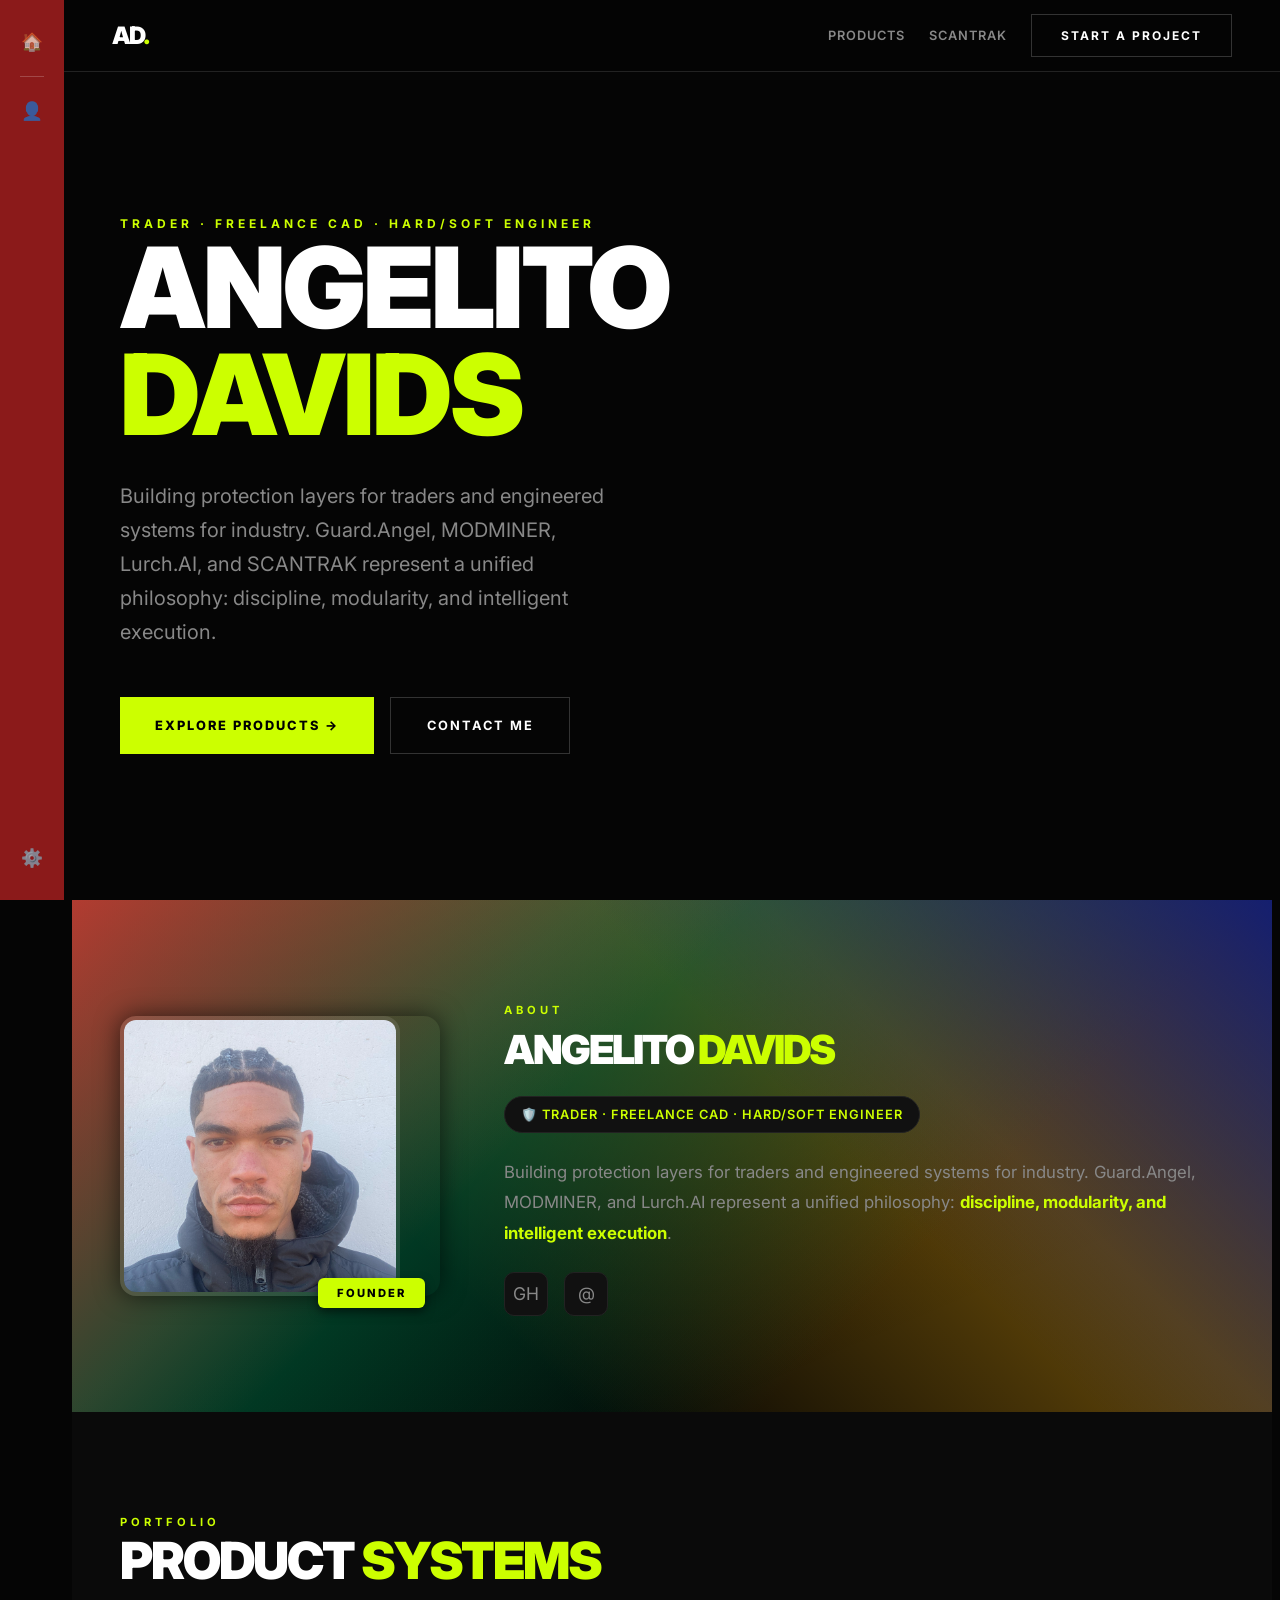
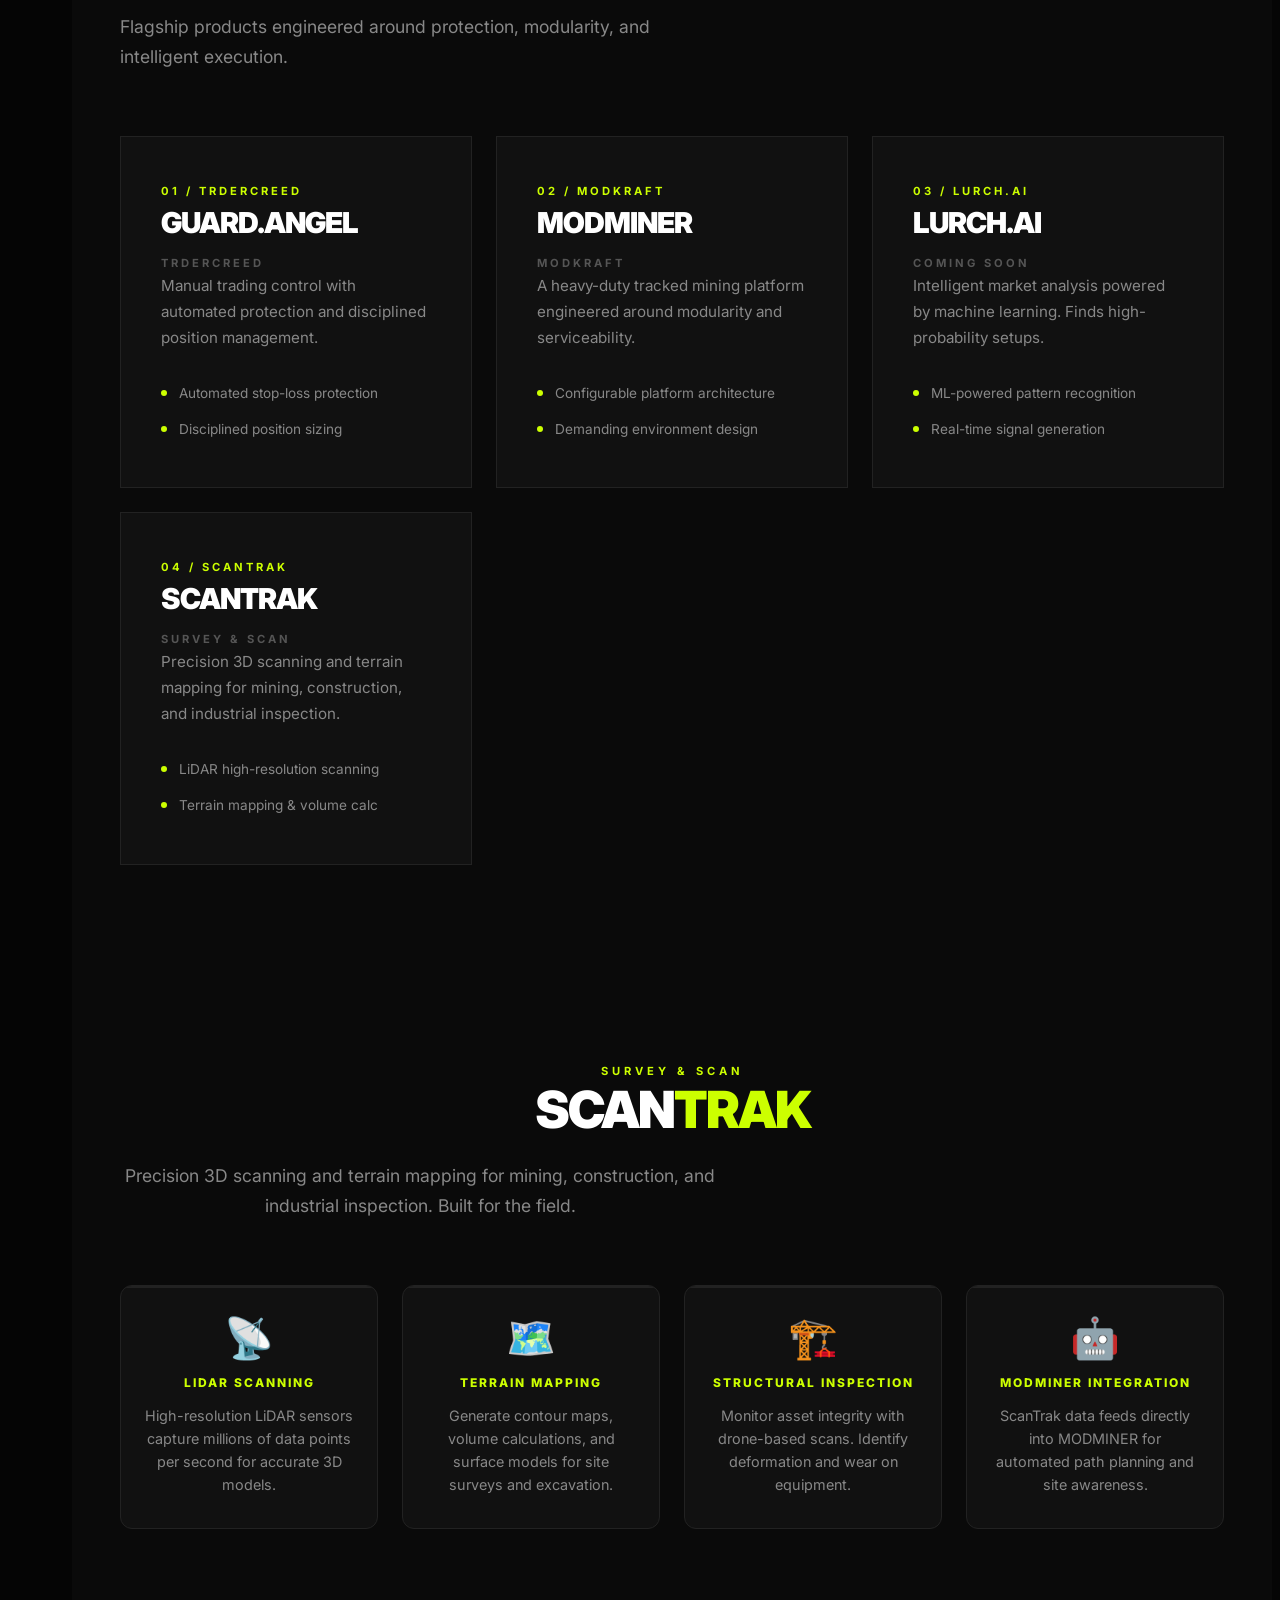
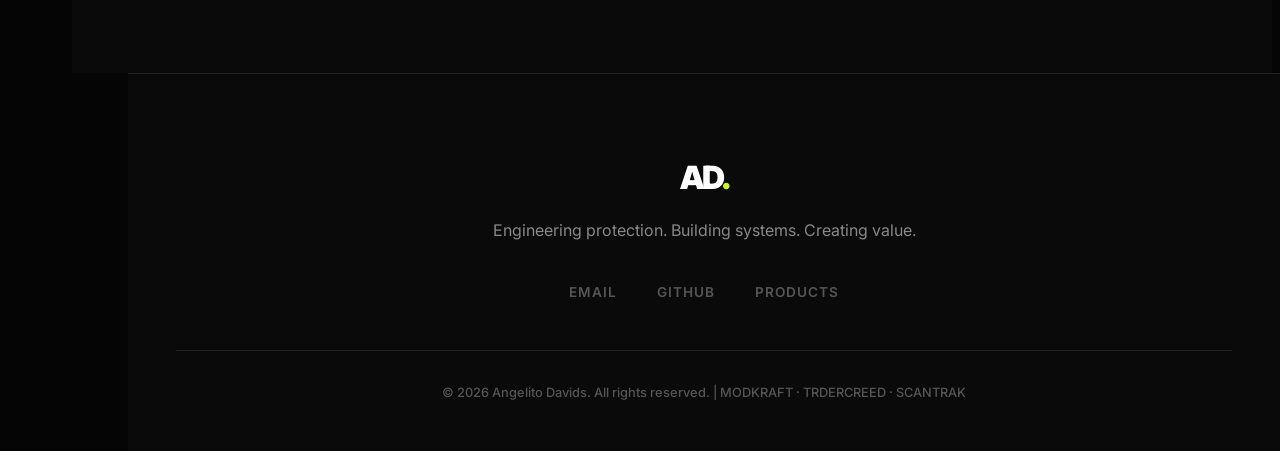
==== index.html @ d8148610 "Enhance SEO and update profile section styles Added a meta description for SEO and updated profile s" ====
<!DOCTYPE html>
<html lang="en">
<head>
    <meta charset="UTF-8">
    <meta name="viewport" content="width=device-width, initial-scale=1.0">
    <title>Angelito Davids | Guard.Angel · MODMINER · Lurch.AI · SCANTRAK</title>
    <meta name="description" content="Guard.Angel trading protection, MODMINER modular mining platforms, Lurch.AI intelligent analysis, and SCANTRAK precision scanning.">
    <link rel="icon" href="data:image/svg+xml,<svg xmlns=%22http://www.w3.org/2000/svg%22 viewBox=%220 0 100 100%22><text y=%22.9em%22 font-size=%2290%22>🛡️</text></svg>">
    <link rel="preconnect" href="https://fonts.googleapis.com">
    <link rel="preconnect" href="https://fonts.gstatic.com" crossorigin>
    <link href="https://fonts.googleapis.com/css2?family=Inter:wght@300;400;500;600;700;800;900&display=swap" rel="stylesheet">
    
    <style>
        :root {
            --bg: #050505;
            --bg-elevated: #0a0a0a;
            --surface: #111111;
            --surface-hover: #1a1a1a;
            --lime: #ccff00;
            --text: #ffffff;
            --text-dim: #888888;
            --text-muted: #555555;
            --border: #222222;
            --border-light: #333333;
            --red-sidebar: #8b1a1a;
        }
        * { margin: 0; padding: 0; box-sizing: border-box; }
        html { scroll-behavior: smooth; }

        body {
            font-family: 'Inter', sans-serif;
            background: var(--bg);
            color: var(--text);
            line-height: 1.5;
            overflow-x: hidden;
        }

        .sidebar {
            position: fixed;
            left: 0; top: 0; bottom: 0;
            width: 64px;
            background: var(--red-sidebar);
            z-index: 1000;
            display: flex;
            flex-direction: column;
            align-items: center;
            padding: 1.5rem 0;
            gap: 1.5rem;
        }
        .sidebar-icon {
            width: 36px; height: 36px;
            display: flex; align-items: center; justify-content: center;
            border-radius: 8px;
            color: rgba(255,255,255,0.7);
            font-size: 1.1rem;
            cursor: pointer;
            transition: all 0.2s;
        }
        .sidebar-icon:hover { background: rgba(255,255,255,0.1); color: #fff; }
        .sidebar-top { display: flex; flex-direction: column; gap: 0.5rem; align-items: center; }
        .sidebar-divider { width: 24px; height: 1px; background: rgba(255,255,255,0.2); margin: 0.5rem 0; }
        .sidebar-bottom { margin-top: auto; display: flex; flex-direction: column; gap: 0.5rem; align-items: center; }

        .main { margin-left: 64px; }

        .navbar {
            position: fixed;
            top: 0; left: 64px; right: 0;
            height: 72px;
            background: rgba(5,5,5,0.9);
            backdrop-filter: blur(20px);
            border-bottom: 1px solid var(--border);
            z-index: 999;
            display: flex;
            align-items: center;
            justify-content: space-between;
            padding: 0 3rem;
        }
        .navbar .logo { font-size: 1.5rem; font-weight: 900; letter-spacing: -2px; color: #fff; }
        .navbar .logo span { color: var(--lime); }
        .nav-links { display: flex; align-items: center; gap: 1.5rem; }
        .nav-link { color: var(--text-dim); text-decoration: none; font-size: 0.8rem; font-weight: 600; transition: color 0.3s; text-transform: uppercase; letter-spacing: 1px; }
        .nav-link:hover { color: var(--lime); }
        .nav-cta {
            padding: 0.7rem 1.8rem;
            border: 1px solid var(--border-light);
            background: transparent;
            color: #fff;
            font-size: 0.75rem;
            font-weight: 700;
            letter-spacing: 2px;
            text-transform: uppercase;
            text-decoration: none;
            transition: all 0.3s;
        }
        .nav-cta:hover { border-color: var(--lime); color: var(--lime); }

        .hero {
            min-height: 100vh;
            display: flex;
            align-items: center;
            padding: 8rem 3rem 4rem;
            background: var(--bg);
        }
        .hero-content { max-width: 900px; }
        .hero-label { font-size: 0.75rem; font-weight: 700; letter-spacing: 4px; text-transform: uppercase; color: var(--lime); margin-bottom: 1.5rem; }
        .hero-title { font-size: clamp(3.5rem, 9vw, 7rem); font-weight: 900; line-height: 0.95; letter-spacing: -3px; margin-bottom: 2rem; }
        .hero-title .white { color: #fff; display: block; }
        .hero-title .lime { color: var(--lime); display: block; }
        .hero-subtitle { font-size: clamp(1rem, 2vw, 1.25rem); color: var(--text-dim); max-width: 520px; line-height: 1.7; margin-bottom: 3rem; }
        .hero-buttons { display: flex; gap: 1rem; flex-wrap: wrap; }
        .btn-lime {
            display: inline-flex; align-items: center; gap: 0.75rem;
            padding: 1.1rem 2.2rem; background: var(--lime); color: #000;
            font-size: 0.8rem; font-weight: 800; letter-spacing: 2px;
            text-transform: uppercase; text-decoration: none; border: none;
            cursor: pointer; transition: all 0.3s;
        }
        .btn-lime:hover { background: #d4ff1a; transform: translateY(-2px); box-shadow: 0 10px 40px rgba(204,255,0,0.2); }
        .btn-dark {
            display: inline-flex; align-items: center; gap: 0.75rem;
            padding: 1.1rem 2.2rem; background: transparent; color: #fff;
            font-size: 0.8rem; font-weight: 700; letter-spacing: 2px;
            text-transform: uppercase; text-decoration: none;
            border: 1px solid var(--border-light); cursor: pointer; transition: all 0.3s;
        }
        .btn-dark:hover { border-color: var(--lime); color: var(--lime); }

        /* ===== PROFILE SECTION WITH DIAGONAL SA FLAG BACKGROUND ===== */
        .profile-section {
            background: var(--bg-elevated);
            padding: 6rem 3rem;
            position: relative;
            overflow: hidden;
        }

        /* This creates the exact diagonal SA flag background like your screenshot */
        .profile-section::before {
            content: '';
            position: absolute;
            top: 0; left: 0; right: 0; bottom: 0;
            background: 
                linear-gradient(135deg, rgba(222,56,49,0.8) 0%, transparent 40%),
                linear-gradient(225deg, rgba(0,20,137,0.8) 0%, transparent 40%),
                linear-gradient(135deg, rgba(0,122,75,0.6) 30%, transparent 70%),
                linear-gradient(225deg, rgba(255,182,18,0.4) 30%, transparent 70%),
                linear-gradient(to bottom right, rgba(0,0,0,0.9), rgba(0,0,0,0.7));
            pointer-events: none;
            z-index: 0;
        }

        .profile-inner {
            position: relative; z-index: 1;
            max-width: 1200px; margin: 0 auto;
            display: grid; grid-template-columns: 320px 1fr;
            gap: 4rem; align-items: center;
        }

        /* SQUARE / ROUNDED PHOTO LIKE YOUR SCREENSHOT */
        .profile-image-wrap {
            position: relative;
            display: inline-block;
            border-radius: 16px;
            box-shadow: 0 0 25px rgba(0,0,0,0.6);
        }
        .profile-image {
            width: 280px; height: 280px;
            border-radius: 16px;
            object-fit: cover;
            border: 4px solid rgba(255,255,255,0.1); 
            display: block;
            position: relative;
            z-index: 2;
        }
        .profile-image-badge {
            position: absolute; 
            bottom: -12px; right: 15px;
            background: var(--lime); color: #000;
            padding: 0.4rem 1.2rem; font-size: 0.7rem; font-weight: 800;
            letter-spacing: 2px; text-transform: uppercase; border-radius: 6px;
            z-index: 3;
            box-shadow: 0 4px 10px rgba(0,0,0,0.5);
        }

        .profile-text h2 { font-size: 2.5rem; font-weight: 900; letter-spacing: -2px; margin-bottom: 1rem; }
        .profile-text h2 span { color: var(--lime); }
        .profile-text p { color: var(--text-dim); line-height: 1.8; font-size: 1.05rem; margin-bottom: 1.5rem; }
        .profile-role {
            display: inline-flex; align-items: center; gap: 0.5rem;
            background: var(--surface); border: 1px solid var(--border);
            padding: 0.5rem 1rem; border-radius: 100px;
            font-size: 0.8rem; color: var(--lime);
            font-weight: 600; letter-spacing: 1px; margin-bottom: 1.5rem;
        }
        .profile-socials { display: flex; gap: 1rem; margin-top: 1.5rem; }
        .profile-socials a {
            width: 44px; height: 44px; border-radius: 10px;
            background: var(--surface); border: 1px solid var(--border);
            display: flex; align-items: center; justify-content: center;
            color: var(--text-dim); text-decoration: none; font-size: 1.1rem; transition: all 0.3s;
        }
        .profile-socials a:hover { border-color: var(--lime); color: var(--lime); transform: translateY(-2px); }

        section { padding: 6rem 3rem; max-width: 1200px; margin: 0 auto; }
        .section-label { font-size: 0.7rem; font-weight: 700; letter-spacing: 4px; text-transform: uppercase; color: var(--lime); margin-bottom: 1.5rem; }
        .section-title { font-size: clamp(2rem, 4vw, 3.5rem); font-weight: 900; letter-spacing: -2px; line-height: 1.1; margin-bottom: 1.5rem; }
        .section-title .lime { color: var(--lime); }
        .section-desc { color: var(--text-dim); font-size: 1.1rem; line-height: 1.7; max-width: 600px; }

        .products { background: var(--bg-elevated); }
        .products-grid { display: grid; grid-template-columns: repeat(auto-fit, minmax(320px, 1fr)); gap: 1.5rem; margin-top: 4rem; }
        .product-card {
            background: var(--surface); border: 1px solid var(--border);
            padding: 2.5rem; transition: all 0.4s ease; position: relative;
        }
        .product-card::before { content: ''; position: absolute; top: 0; left: 0; width: 100%; height: 2px; background: var(--lime); transform: scaleX(0); transform-origin: left; transition: transform 0.4s ease; }
        .product-card:hover::before { transform: scaleX(1); }
        .product-card:hover { border-color: var(--border-light); background: var(--surface-hover); }
        .product-number { font-size: 0.7rem; font-weight: 700; letter-spacing: 3px; color: var(--lime); margin-bottom: 1rem; }
        .product-card h3 { font-size: 1.8rem; font-weight: 900; letter-spacing: -1px; margin-bottom: 0.3rem; }
        .product-card .brand { font-size: 0.7rem; font-weight: 700; letter-spacing: 3px; color: var(--text-muted); text-transform: uppercase; margin-bottom: 1.5rem; }
        .product-card p { color: var(--text-dim); line-height: 1.7; font-size: 0.95rem; margin-bottom: 1.5rem; }
        .product-features li { padding: 0.5rem 0; color: var(--text-dim); font-size: 0.85rem; display: flex; align-items: center; gap: 0.75rem; }
        .product-features li::before { content: ''; width: 6px; height: 6px; background: var(--lime); border-radius: 50%; }

        .scantrak-section { background: var(--bg-elevated); padding: 6rem 3rem; }
        .scantrak-header { text-align: center; margin-bottom: 4rem; }
        .scantrak-grid { display: grid; grid-template-columns: repeat(4, 1fr); gap: 1.5rem; margin-bottom: 3rem; }
        .scantrak-card {
            background: var(--surface); border: 1px solid var(--border); border-radius: 12px;
            padding: 2rem 1.5rem; text-align: center; transition: all 0.3s; position: relative; overflow: hidden;
        }
        .scantrak-card::before { content: ''; position: absolute; top: 0; left: 0; right: 0; height: 2px; background: var(--border); transition: all 0.3s; }
        .scantrak-card:hover::before { background: var(--lime); box-shadow: 0 0 15px rgba(204,255,0,0.2); }
        .scantrak-card:hover { border-color: var(--border-light); transform: translateY(-4px); }
        .scantrak-icon { font-size: 2.5rem; margin-bottom: 1rem; line-height: 1; }
        .scantrak-card h4 { font-size: 0.75rem; font-weight: 800; letter-spacing: 2px; text-transform: uppercase; color: var(--lime); margin-bottom: 0.75rem; }
        .scantrak-card p { color: var(--text-dim); font-size: 0.9rem; line-height: 1.6; }

        .fade-up { opacity: 0; transform: translateY(40px); transition: opacity 0.8s ease, transform 0.8s ease; }
        .fade-up.visible { opacity: 1; transform: translateY(0); }

        footer { background: var(--bg-elevated); border-top: 1px solid var(--border); padding: 5rem 3rem 3rem; margin-left: 64px; }
        .footer-inner { max-width: 1200px; margin: 0 auto; text-align: center; }
        .footer-logo { font-size: 2rem; font-weight: 900; letter-spacing: -2px; color: #fff; margin-bottom: 1rem; }
        .footer-logo span { color: var(--lime); }
        .footer-links { display: flex; justify-content: center; gap: 2.5rem; margin-bottom: 3rem; flex-wrap: wrap; }
        .footer-links a { color: var(--text-muted); text-decoration: none; font-size: 0.85rem; font-weight: 600; letter-spacing: 1px; text-transform: uppercase; transition: color 0.3s; }
        .footer-links a:hover { color: var(--lime); }
        .footer-bottom { border-top: 1px solid var(--border); padding-top: 2rem; color: var(--text-muted); font-size: 0.8rem; font-weight: 500; }

        @media (max-width: 1024px) { .profile-inner { grid-template-columns: 1fr; text-align: center; } .profile-image-wrap { display: flex; justify-content: center; margin: 0 auto; } .profile-socials { justify-content: center; } }
        @media (max-width: 900px) { .sidebar { display: none; } .main { margin-left: 0; } .navbar { left: 0; } .scantrak-grid { grid-template-columns: 1fr 1fr; } footer { margin-left: 0; } }
        @media (max-width: 600px) { .navbar { padding: 0 1.5rem; } section, .hero { padding: 4rem 1.5rem; } .hero { padding-top: 5rem; } .hero-buttons { flex-direction: column; } .btn-lime, .btn-dark { width: 100%; justify-content: center; } .scantrak-grid { grid-template-columns: 1fr; } }
    </style>
</head>
<body>
    <aside class="sidebar">
        <div class="sidebar-top">
            <div class="sidebar-icon active">🏠</div>
            <div class="sidebar-divider"></div>
            <div class="sidebar-icon">👤</div>
        </div>
        <div class="sidebar-bottom">
            <div class="sidebar-icon">⚙️</div>
        </div>
    </aside>

    <div class="main">
        <nav class="navbar">
            <div class="logo">AD<span>.</span></div>
            <div class="nav-links">
                <a href="#products" class="nav-link">Products</a>
                <a href="#scantrak" class="nav-link">ScanTrak</a>
                <a href="#contact" class="nav-cta">START A PROJECT</a>
            </div>
        </nav>

        <section class="hero">
            <div class="hero-content">
                <span class="hero-label">TRADER · FREELANCE CAD · HARD/SOFT ENGINEER</span>
                <h1 class="hero-title">
                    <span class="white">ANGELITO</span>
                    <span class="lime">DAVIDS</span>
                </h1>
                <p class="hero-subtitle">Building protection layers for traders and engineered systems for industry. Guard.Angel, MODMINER, Lurch.AI, and SCANTRAK represent a unified philosophy: discipline, modularity, and intelligent execution.</p>
                <div class="hero-buttons">
                    <a href="#products" class="btn-lime">Explore Products →</a>
                    <a href="#contact" class="btn-dark">Contact Me</a>
                </div>
            </div>
        </section>

        <section class="profile-section" id="profile">
            <div class="profile-inner">
                <div class="profile-image-wrap">
                    <img src="profile.png" alt="Angelito Davids" class="profile-image">
                    <div class="profile-image-badge">FOUNDER</div>
                </div>
                <div class="profile-text">
                    <span class="section-label">ABOUT</span>
                    <h2>ANGELITO <span>DAVIDS</span></h2>
                    <div class="profile-role">🛡️ TRADER · FREELANCE CAD · HARD/SOFT ENGINEER</div>
                    <p>Building protection layers for traders and engineered systems for industry. Guard.Angel, MODMINER, and Lurch.AI represent a unified philosophy: <strong style="color:var(--lime)">discipline, modularity, and intelligent execution</strong>.</p>
                    <div class="profile-socials">
                        <a href="https://github.com/AnglelitoDavidsdev">GH</a>
                        <a href="mailto:contact@anglelitodavids.com">@</a>
                    </div>
                </div>
            </div>
        </section>

        <section id="products" class="products">
            <div class="fade-up">
                <span class="section-label">PORTFOLIO</span>
                <h2 class="section-title">PRODUCT <span class="lime">SYSTEMS</span></h2>
                <p class="section-desc">Flagship products engineered around protection, modularity, and intelligent execution.</p>
            </div>
            <div class="products-grid">
                <div class="product-card fade-up">
                    <span class="product-number">01 / TRDERCREED</span>
                    <h3>GUARD.ANGEL</h3>
                    <span class="brand">TRDERCREED</span>
                    <p>Manual trading control with automated protection and disciplined position management.</p>
                    <ul class="product-features">
                        <li>Automated stop-loss protection</li>
                        <li>Disciplined position sizing</li>
                    </ul>
                </div>
                <div class="product-card fade-up">
                    <span class="product-number">02 / MODKRAFT</span>
                    <h3>MODMINER</h3>
                    <span class="brand">MODKRAFT</span>
                    <p>A heavy-duty tracked mining platform engineered around modularity and serviceability.</p>
                    <ul class="product-features">
                        <li>Configurable platform architecture</li>
                        <li>Demanding environment design</li>
                    </ul>
                </div>
                <div class="product-card fade-up">
                    <span class="product-number">03 / LURCH.AI</span>
                    <h3>LURCH.AI</h3>
                    <span class="brand">COMING SOON</span>
                    <p>Intelligent market analysis powered by machine learning. Finds high-probability setups.</p>
                    <ul class="product-features">
                        <li>ML-powered pattern recognition</li>
                        <li>Real-time signal generation</li>
                    </ul>
                </div>
                <div class="product-card fade-up">
                    <span class="product-number">04 / SCANTRAK</span>
                    <h3>SCANTRAK</h3>
                    <span class="brand">SURVEY & SCAN</span>
                    <p>Precision 3D scanning and terrain mapping for mining, construction, and industrial inspection.</p>
                    <ul class="product-features">
                        <li>LiDAR high-resolution scanning</li>
                        <li>Terrain mapping & volume calc</li>
                    </ul>
                </div>
            </div>
        </section>

        <section id="scantrak" class="scantrak-section">
            <div class="scantrak-header fade-up">
                <span class="section-label">SURVEY & SCAN</span>
                <h2 class="section-title">SCAN<span class="lime">TRAK</span></h2>
                <p class="section-desc">Precision 3D scanning and terrain mapping for mining, construction, and industrial inspection. Built for the field.</p>
            </div>
            <div class="scantrak-grid fade-up">
                <div class="scantrak-card">
                    <div class="scantrak-icon">📡</div>
                    <h4>LiDAR SCANNING</h4>
                    <p>High-resolution LiDAR sensors capture millions of data points per second for accurate 3D models.</p>
                </div>
                <div class="scantrak-card">
                    <div class="scantrak-icon">🗺️</div>
                    <h4>TERRAIN MAPPING</h4>
                    <p>Generate contour maps, volume calculations, and surface models for site surveys and excavation.</p>
                </div>
                <div class="scantrak-card">
                    <div class="scantrak-icon">🏗️</div>
                    <h4>STRUCTURAL INSPECTION</h4>
                    <p>Monitor asset integrity with drone-based scans. Identify deformation and wear on equipment.</p>
                </div>
                <div class="scantrak-card">
                    <div class="scantrak-icon">🤖</div>
                    <h4>MODMINER INTEGRATION</h4>
                    <p>ScanTrak data feeds directly into MODMINER for automated path planning and site awareness.</p>
                </div>
            </div>
        </section>

        <footer id="contact">
            <div class="footer-inner">
                <div class="footer-logo">AD<span>.</span></div>
                <p style="color:var(--text-dim); margin-bottom:2.5rem; font-size:1rem;">Engineering protection. Building systems. Creating value.</p>
                <div class="footer-links">
                    <a href="mailto:contact@anglelitodavids.com">Email</a>
                    <a href="https://github.com/AnglelitoDavidsdev">GitHub</a>
                    <a href="#products">Products</a>
                </div>
                <div class="footer-bottom">
                    <p>© 2026 Angelito Davids. All rights reserved. | MODKRAFT · TRDERCREED · SCANTRAK</p>
                </div>
            </div>
        </footer>
    </div>

    <script>
        const observer = new IntersectionObserver((entries) => {
            entries.forEach(entry => {
                if (entry.isIntersecting) entry.target.classList.add('visible');
            });
        }, { threshold: 0.1 });
        document.querySelectorAll('.fade-up').forEach(el => observer.observe(el));
    </script>
</body>
</html>
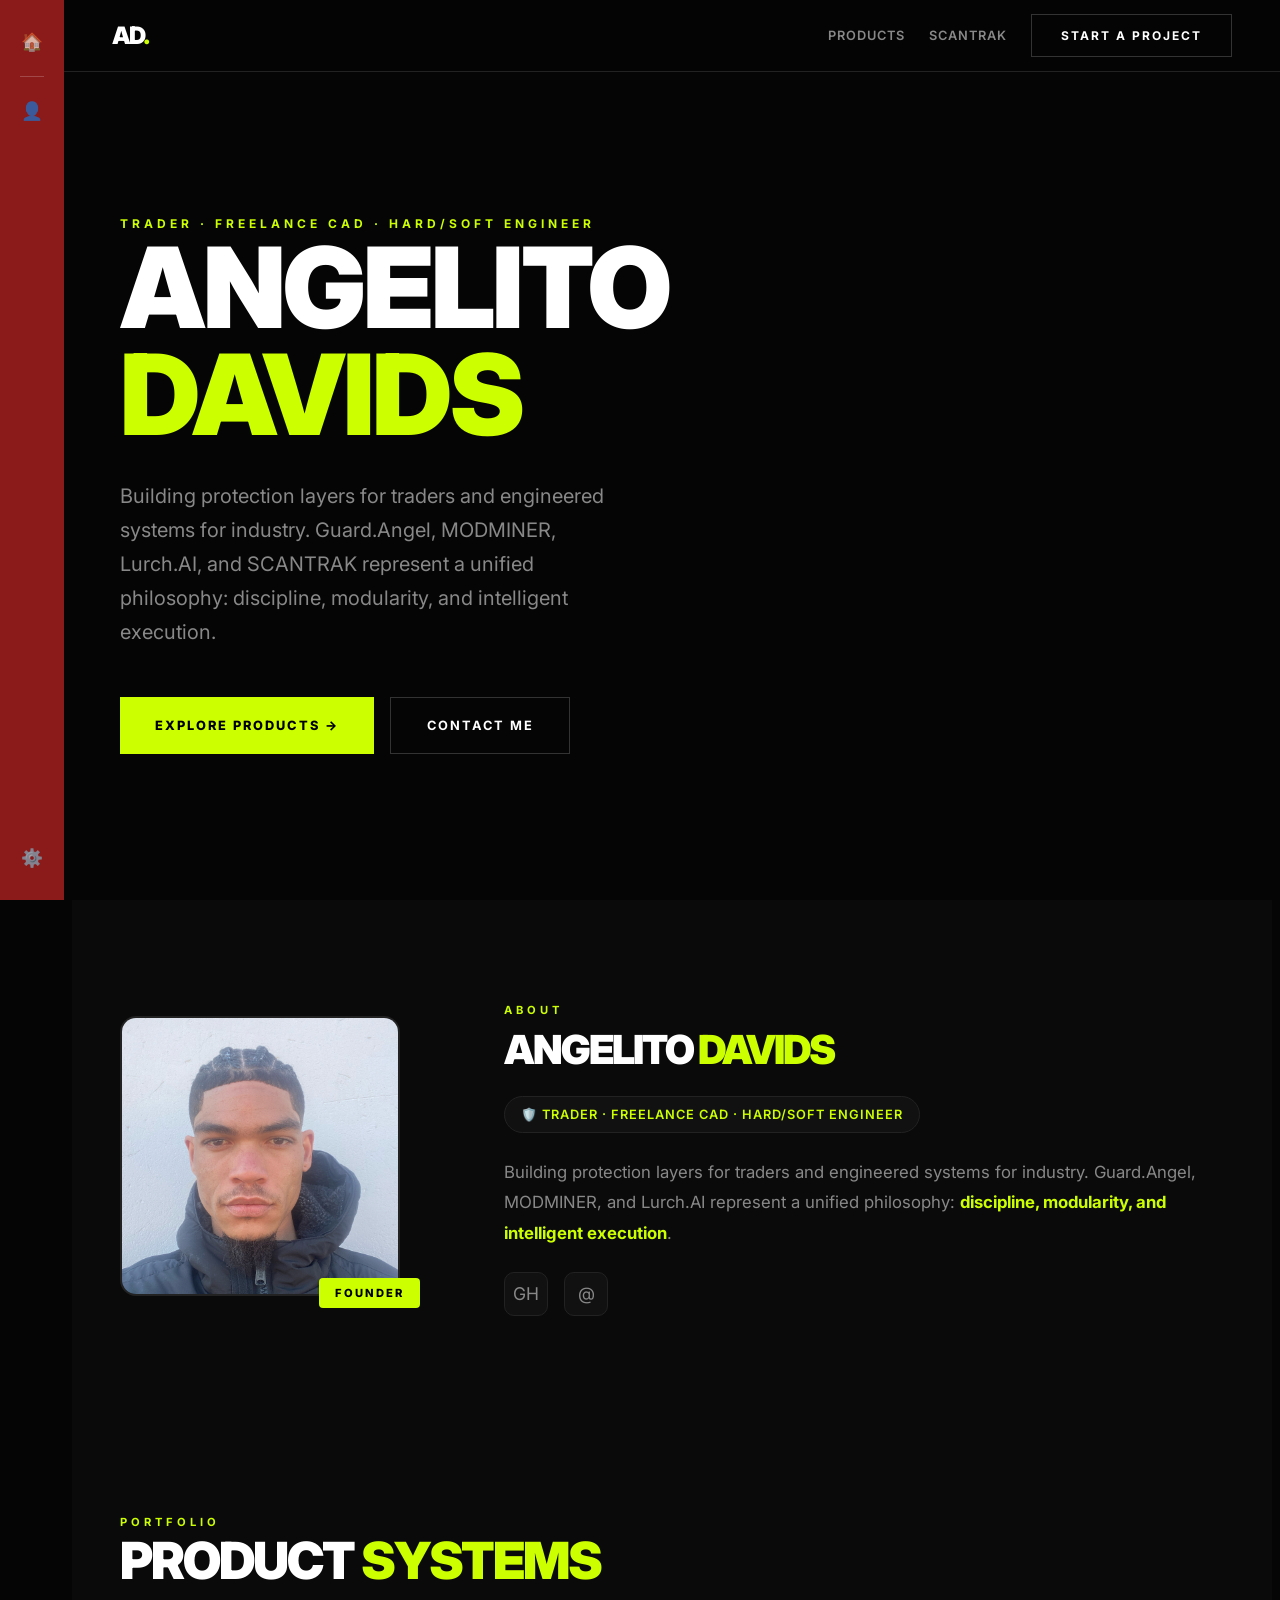
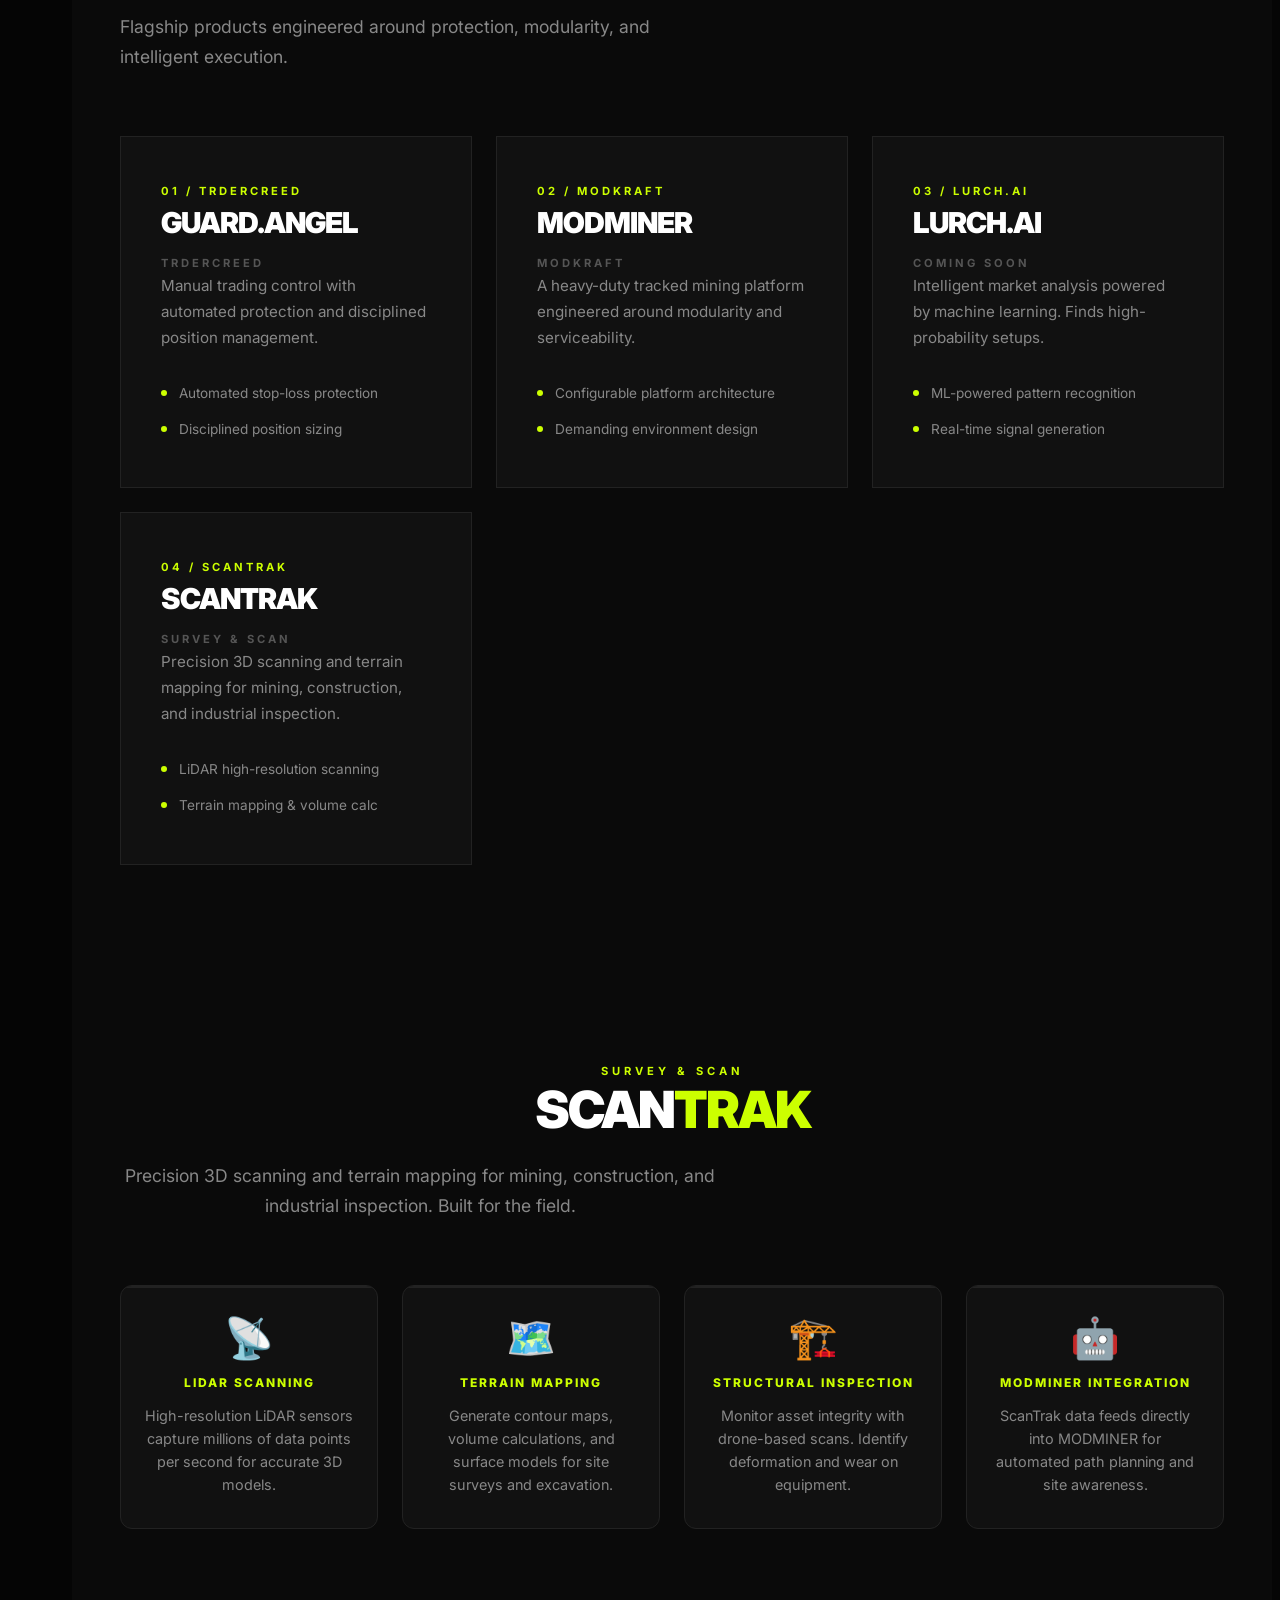
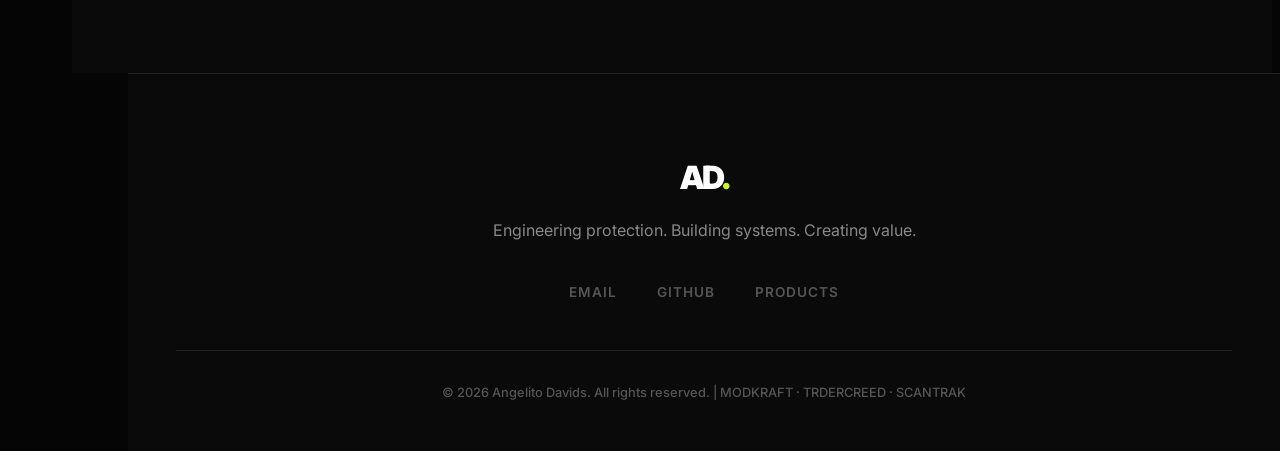
==== commit 7c7279ac: "Update index.html" ====
--- a/index.html
+++ b/index.html
@@ -4,7 +4,6 @@
     <meta charset="UTF-8">
     <meta name="viewport" content="width=device-width, initial-scale=1.0">
     <title>Angelito Davids | Guard.Angel · MODMINER · Lurch.AI · SCANTRAK</title>
-    <meta name="description" content="Guard.Angel trading protection, MODMINER modular mining platforms, Lurch.AI intelligent analysis, and SCANTRAK precision scanning.">
     <link rel="icon" href="data:image/svg+xml,<svg xmlns=%22http://www.w3.org/2000/svg%22 viewBox=%220 0 100 100%22><text y=%22.9em%22 font-size=%2290%22>🛡️</text></svg>">
     <link rel="preconnect" href="https://fonts.googleapis.com">
     <link rel="preconnect" href="https://fonts.gstatic.com" crossorigin>
@@ -126,7 +125,6 @@
         }
         .btn-dark:hover { border-color: var(--lime); color: var(--lime); }
 
-        /* ===== PROFILE SECTION WITH DIAGONAL SA FLAG BACKGROUND ===== */
         .profile-section {
             background: var(--bg-elevated);
             padding: 6rem 3rem;
@@ -134,17 +132,22 @@
             overflow: hidden;
         }
 
-        /* This creates the exact diagonal SA flag background like your screenshot */
+        /* THIS IS THE EXACT ORIGINAL FLAG BACKGROUND FROM YOUR SCREENSHOT */
         .profile-section::before {
             content: '';
             position: absolute;
             top: 0; left: 0; right: 0; bottom: 0;
-            background: 
-                linear-gradient(135deg, rgba(222,56,49,0.8) 0%, transparent 40%),
-                linear-gradient(225deg, rgba(0,20,137,0.8) 0%, transparent 40%),
-                linear-gradient(135deg, rgba(0,122,75,0.6) 30%, transparent 70%),
-                linear-gradient(225deg, rgba(255,182,18,0.4) 30%, transparent 70%),
-                linear-gradient(to bottom right, rgba(0,0,0,0.9), rgba(0,0,0,0.7));
+            background: url('sa-flag-bg_.png') center/cover no-repeat;
+            opacity: 0.6; /* Makes it dark enough for text to be readable */
+            pointer-events: none;
+            z-index: 0;
+        }
+
+        .profile-section::after {
+            content: '';
+            position: absolute;
+            top: 0; left: 0; right: 0; bottom: 0;
+            background: linear-gradient(180deg, var(--bg-elevated) 0%, transparent 25%, transparent 75%, var(--bg-elevated) 100%);
             pointer-events: none;
             z-index: 0;
         }
@@ -156,30 +159,22 @@
             gap: 4rem; align-items: center;
         }
 
-        /* SQUARE / ROUNDED PHOTO LIKE YOUR SCREENSHOT */
         .profile-image-wrap {
             position: relative;
-            display: inline-block;
-            border-radius: 16px;
-            box-shadow: 0 0 25px rgba(0,0,0,0.6);
         }
         .profile-image {
             width: 280px; height: 280px;
             border-radius: 16px;
             object-fit: cover;
-            border: 4px solid rgba(255,255,255,0.1); 
+            border: 2px solid var(--border);
             display: block;
-            position: relative;
-            z-index: 2;
         }
         .profile-image-badge {
             position: absolute; 
-            bottom: -12px; right: 15px;
+            bottom: -12px; right: 20px;
             background: var(--lime); color: #000;
-            padding: 0.4rem 1.2rem; font-size: 0.7rem; font-weight: 800;
-            letter-spacing: 2px; text-transform: uppercase; border-radius: 6px;
-            z-index: 3;
-            box-shadow: 0 4px 10px rgba(0,0,0,0.5);
+            padding: 0.4rem 1rem; font-size: 0.7rem; font-weight: 800;
+            letter-spacing: 2px; text-transform: uppercase; border-radius: 4px;
         }
 
         .profile-text h2 { font-size: 2.5rem; font-weight: 900; letter-spacing: -2px; margin-bottom: 1rem; }
@@ -249,7 +244,7 @@
         .footer-links a:hover { color: var(--lime); }
         .footer-bottom { border-top: 1px solid var(--border); padding-top: 2rem; color: var(--text-muted); font-size: 0.8rem; font-weight: 500; }
 
-        @media (max-width: 1024px) { .profile-inner { grid-template-columns: 1fr; text-align: center; } .profile-image-wrap { display: flex; justify-content: center; margin: 0 auto; } .profile-socials { justify-content: center; } }
+        @media (max-width: 1024px) { .profile-inner { grid-template-columns: 1fr; text-align: center; } .profile-image-wrap { display: flex; justify-content: center; } .profile-socials { justify-content: center; } }
         @media (max-width: 900px) { .sidebar { display: none; } .main { margin-left: 0; } .navbar { left: 0; } .scantrak-grid { grid-template-columns: 1fr 1fr; } footer { margin-left: 0; } }
         @media (max-width: 600px) { .navbar { padding: 0 1.5rem; } section, .hero { padding: 4rem 1.5rem; } .hero { padding-top: 5rem; } .hero-buttons { flex-direction: column; } .btn-lime, .btn-dark { width: 100%; justify-content: center; } .scantrak-grid { grid-template-columns: 1fr; } }
     </style>
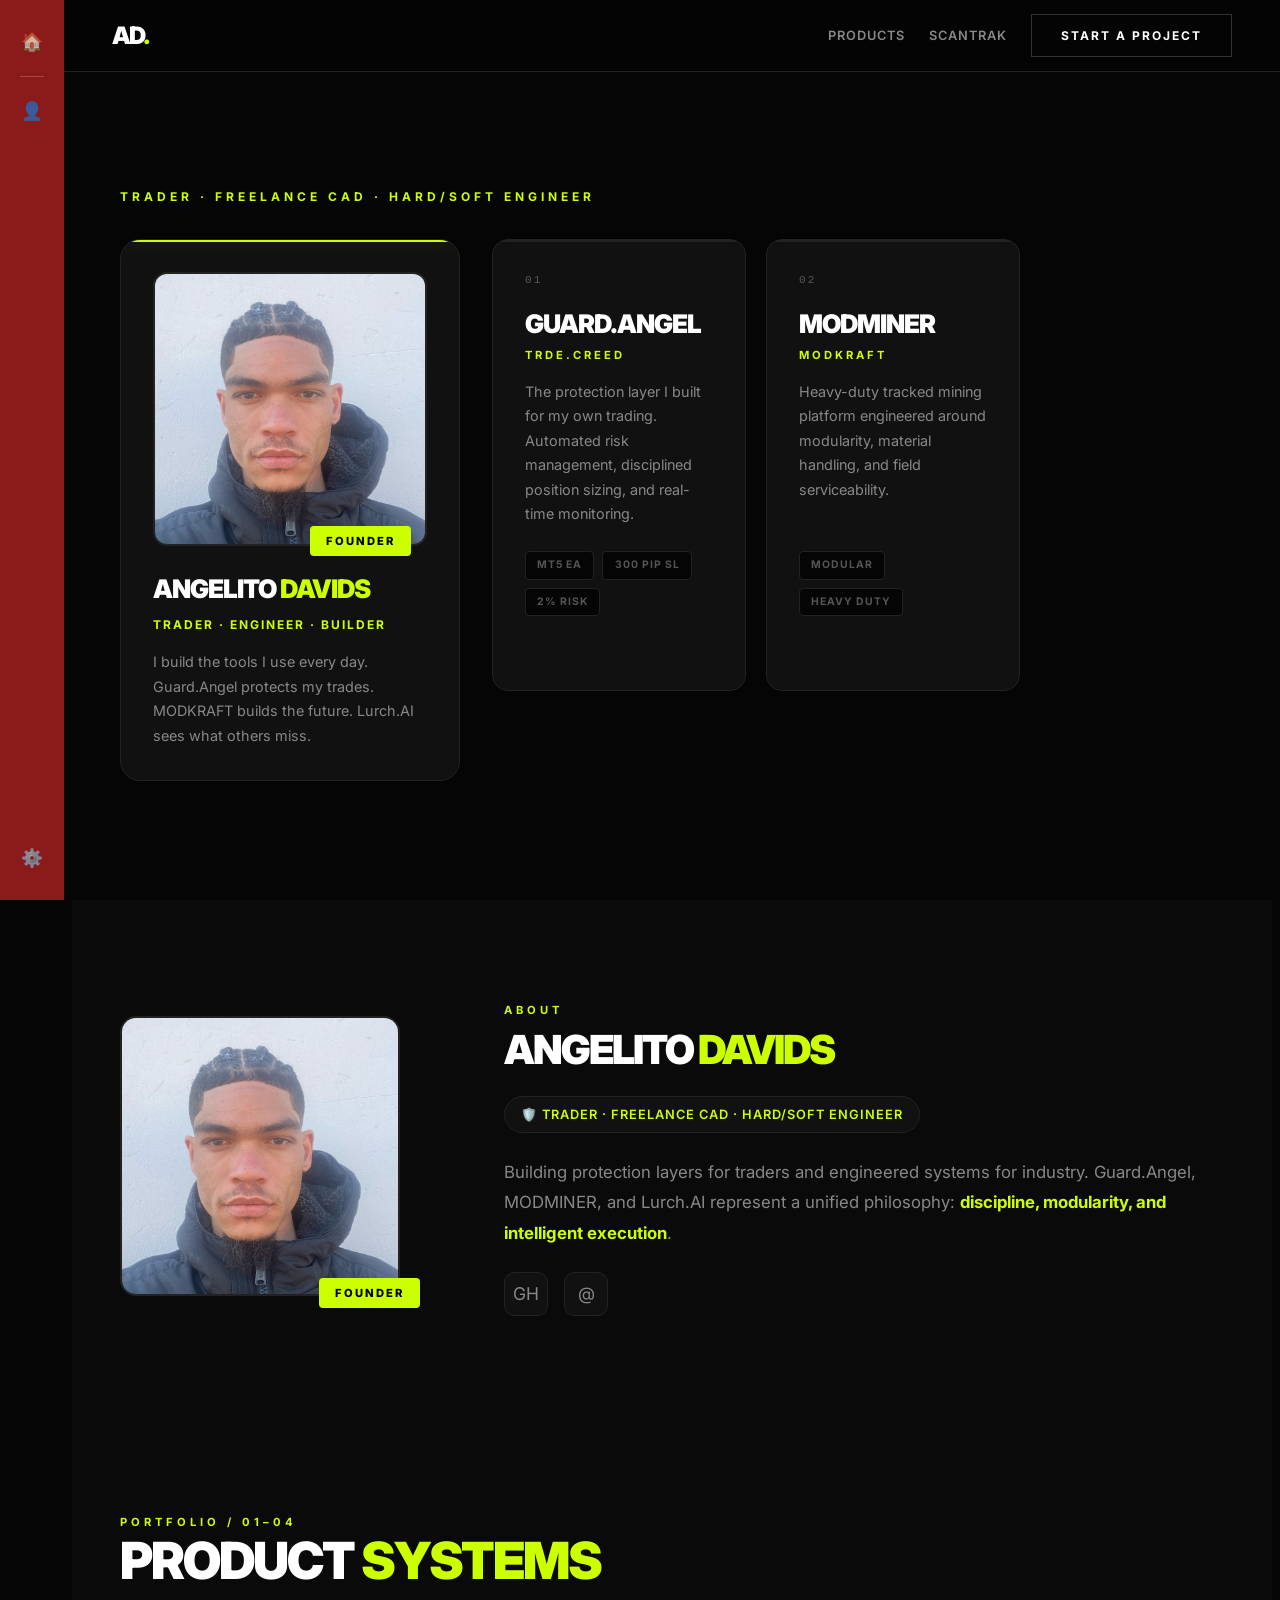
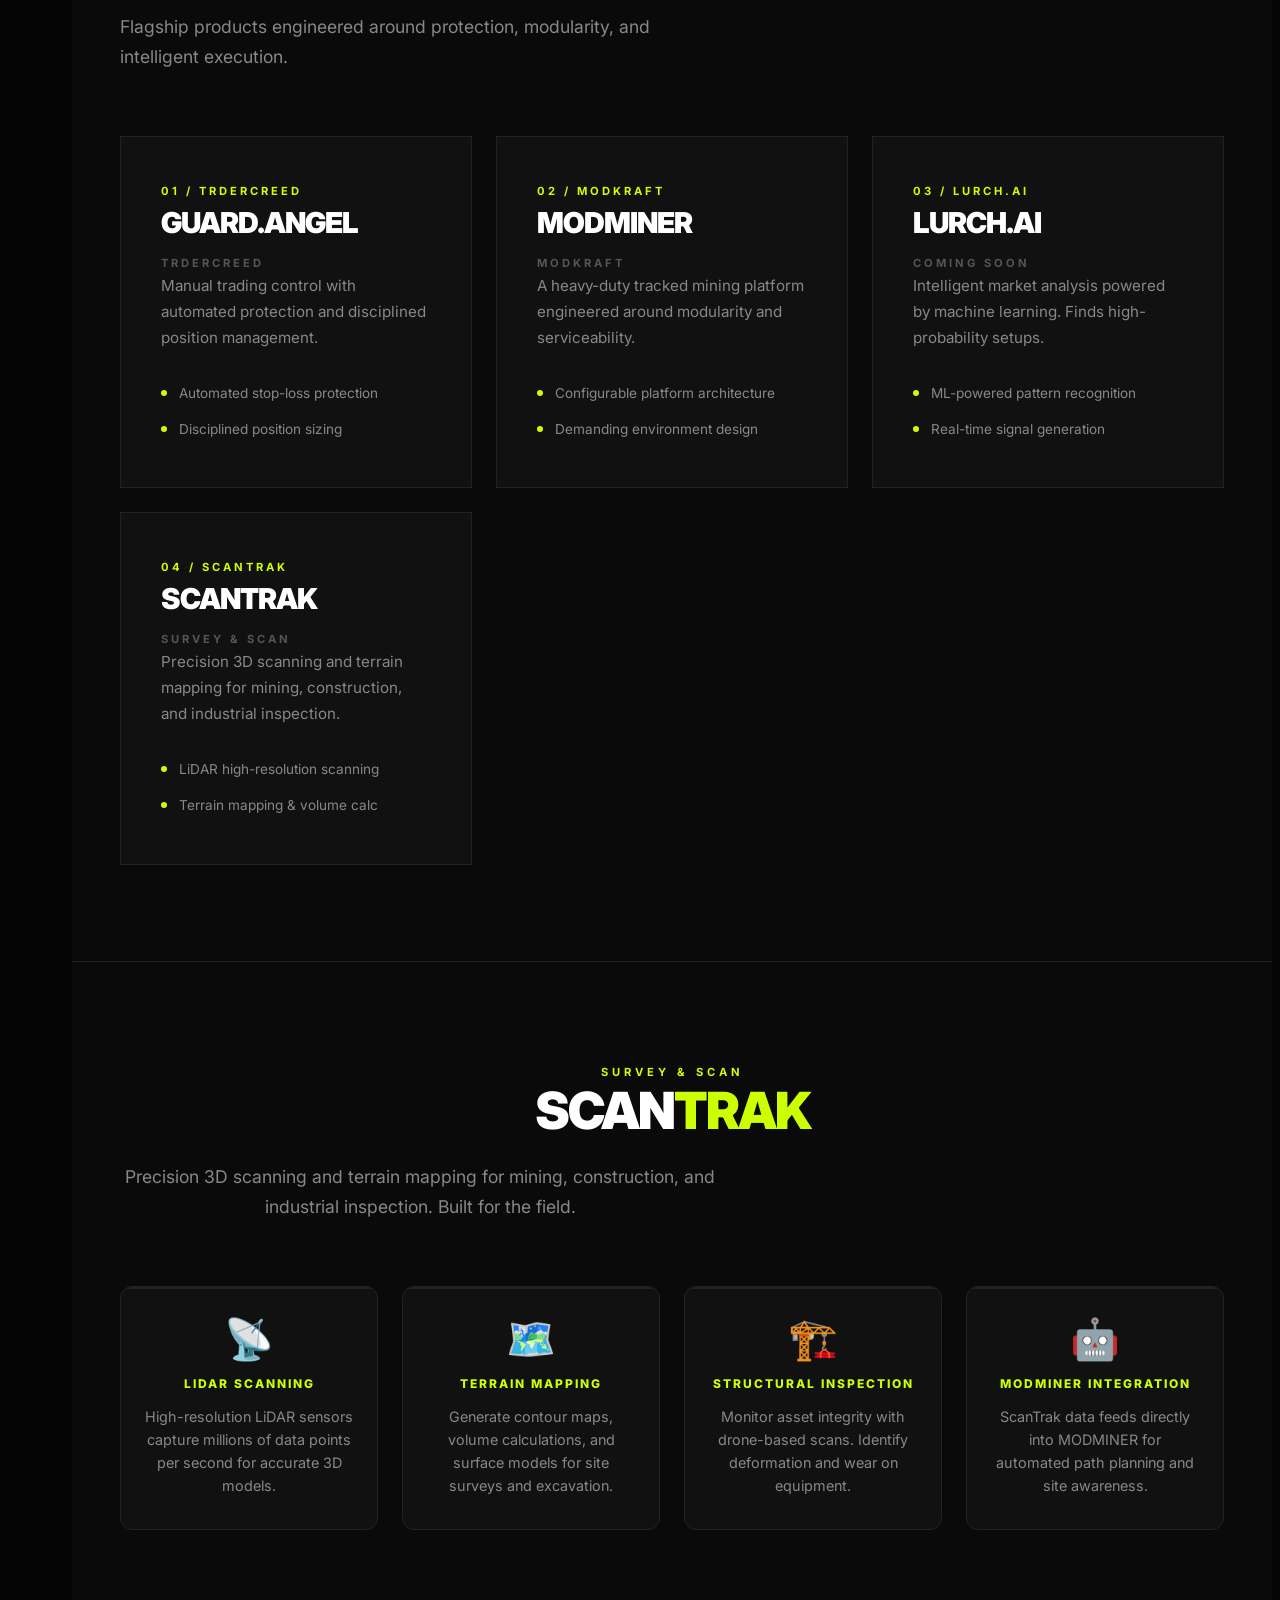
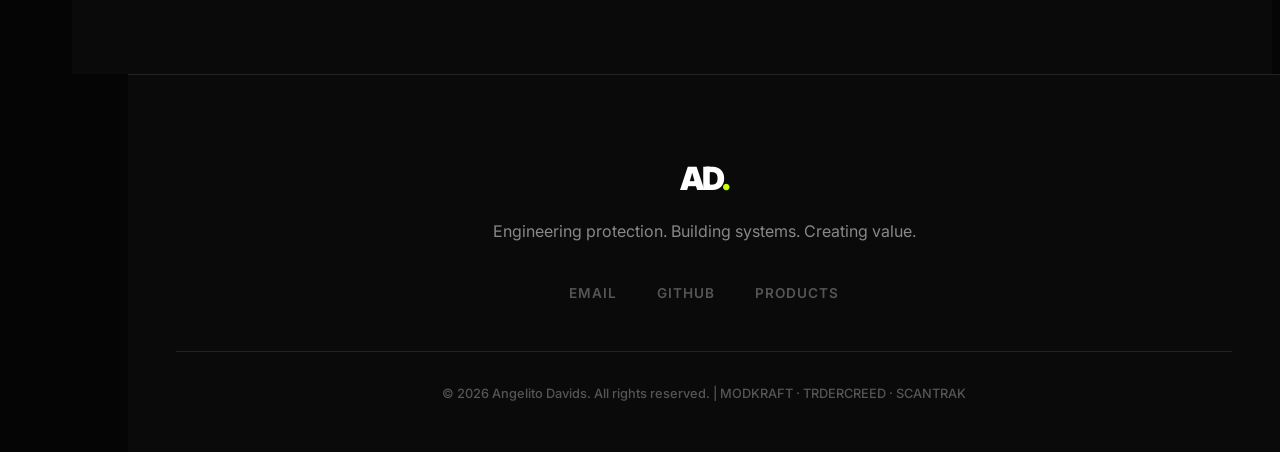
==== commit 9cee890f: "Implement hero showcase and exhibition cards Added hero showcase and exhibition sections with stylin" ====
--- a/index.html
+++ b/index.html
@@ -125,6 +125,97 @@
         }
         .btn-dark:hover { border-color: var(--lime); color: var(--lime); }
 
+        /* HERO SHOWCASE CARDS */
+        .hero-showcase {
+            display: grid;
+            grid-template-columns: 340px 1fr;
+            gap: 2rem;
+            margin-top: 2rem;
+            align-items: start;
+        }
+        .hero-photo-card {
+            background: var(--surface);
+            border: 1px solid var(--border);
+            border-radius: 20px;
+            padding: 2rem;
+            position: relative;
+            overflow: hidden;
+            transition: all 0.4s;
+        }
+        .hero-photo-card::before {
+            content: '';
+            position: absolute;
+            top: 0; left: 0; right: 0;
+            height: 2px;
+            background: var(--lime);
+            box-shadow: 0 0 20px rgba(204,255,0,0.3);
+        }
+        .hero-photo-wrap {
+            position: relative;
+            margin-bottom: 1.5rem;
+        }
+        .hero-photo {
+            width: 100%;
+            aspect-ratio: 1;
+            object-fit: cover;
+            border-radius: 14px;
+            display: block;
+            border: 2px solid var(--border);
+        }
+        .hero-photo-badge {
+            position: absolute;
+            bottom: -10px;
+            right: 1rem;
+            background: var(--lime);
+            color: #000;
+            padding: 0.4rem 1rem;
+            font-size: 0.7rem;
+            font-weight: 800;
+            letter-spacing: 2px;
+            text-transform: uppercase;
+            border-radius: 4px;
+        }
+        .hero-photo-info h2 { font-size: 1.6rem; font-weight: 900; letter-spacing: -1px; color: #fff; margin-bottom: 0.5rem; }
+        .hero-photo-info h2 span { color: var(--lime); }
+        .hero-photo-role { font-size: 0.75rem; font-weight: 700; letter-spacing: 2px; text-transform: uppercase; color: var(--lime); margin-bottom: 1rem; }
+        .hero-photo-bio { color: var(--text-dim); font-size: 0.9rem; line-height: 1.7; }
+
+        .hero-exhibition {
+            display: grid;
+            grid-template-columns: 1fr 1fr;
+            gap: 1.25rem;
+        }
+        .exhibit-card {
+            background: var(--surface);
+            border: 1px solid var(--border);
+            border-radius: 16px;
+            padding: 2rem;
+            position: relative;
+            overflow: hidden;
+            cursor: pointer;
+            transition: all 0.4s cubic-bezier(0.4, 0, 0.2, 1);
+            display: flex;
+            flex-direction: column;
+        }
+        .exhibit-card::before {
+            content: '';
+            position: absolute;
+            top: 0; left: 0; right: 0;
+            height: 2px;
+            background: var(--border);
+            transition: all 0.4s;
+        }
+        .exhibit-card:hover::before { background: var(--lime); box-shadow: 0 0 20px rgba(204,255,0,0.3); }
+        .exhibit-card:hover { border-color: var(--border-light); transform: translateY(-6px); box-shadow: 0 30px 60px rgba(0,0,0,0.5); }
+        .exhibit-number { font-family: 'JetBrains Mono', monospace; font-size: 0.7rem; color: var(--text-muted); letter-spacing: 2px; margin-bottom: 1rem; }
+        .exhibit-card h3 { font-size: 1.6rem; font-weight: 900; letter-spacing: -1px; color: #fff; margin-bottom: 0.25rem; }
+        .exhibit-brand { font-size: 0.7rem; font-weight: 700; letter-spacing: 3px; text-transform: uppercase; color: var(--lime); margin-bottom: 1rem; }
+        .exhibit-desc { color: var(--text-dim); font-size: 0.9rem; line-height: 1.7; margin-bottom: 1.5rem; flex-grow: 1; }
+        .exhibit-tags { display: flex; flex-wrap: wrap; gap: 0.5rem; margin-bottom: 1.5rem; }
+        .exhibit-tags span { font-size: 0.65rem; font-weight: 700; letter-spacing: 1px; text-transform: uppercase; color: var(--text-muted); background: var(--bg); border: 1px solid var(--border); padding: 0.35rem 0.7rem; border-radius: 4px; }
+        .exhibit-cta { font-size: 0.75rem; font-weight: 800; letter-spacing: 2px; color: var(--lime); text-transform: uppercase; opacity: 0; transform: translateY(10px); transition: all 0.3s; }
+        .exhibit-card:hover .exhibit-cta { opacity: 1; transform: translateY(0); }
+
         .profile-section {
             background: var(--bg-elevated);
             padding: 6rem 3rem;
@@ -132,13 +223,12 @@
             overflow: hidden;
         }
 
-        /* THIS IS THE EXACT ORIGINAL FLAG BACKGROUND FROM YOUR SCREENSHOT */
         .profile-section::before {
             content: '';
             position: absolute;
             top: 0; left: 0; right: 0; bottom: 0;
             background: url('sa-flag-bg_.png') center/cover no-repeat;
-            opacity: 0.6; /* Makes it dark enough for text to be readable */
+            opacity: 0.6;
             pointer-events: none;
             z-index: 0;
         }
@@ -218,7 +308,13 @@
         .product-features li { padding: 0.5rem 0; color: var(--text-dim); font-size: 0.85rem; display: flex; align-items: center; gap: 0.75rem; }
         .product-features li::before { content: ''; width: 6px; height: 6px; background: var(--lime); border-radius: 50%; }
 
-        .scantrak-section { background: var(--bg-elevated); padding: 6rem 3rem; }
+        /* SCANTRAK SECTION WITH GLOW */
+        .scantrak-section { 
+            background: var(--bg-elevated); 
+            padding: 6rem 3rem;
+            position: relative;
+            border-top: 1px solid var(--border);
+        }
         .scantrak-header { text-align: center; margin-bottom: 4rem; }
         .scantrak-grid { display: grid; grid-template-columns: repeat(4, 1fr); gap: 1.5rem; margin-bottom: 3rem; }
         .scantrak-card {
@@ -244,9 +340,9 @@
         .footer-links a:hover { color: var(--lime); }
         .footer-bottom { border-top: 1px solid var(--border); padding-top: 2rem; color: var(--text-muted); font-size: 0.8rem; font-weight: 500; }
 
-        @media (max-width: 1024px) { .profile-inner { grid-template-columns: 1fr; text-align: center; } .profile-image-wrap { display: flex; justify-content: center; } .profile-socials { justify-content: center; } }
+        @media (max-width: 1024px) { .hero-showcase { grid-template-columns: 1fr; } .hero-exhibition { grid-template-columns: 1fr 1fr; } .profile-inner { grid-template-columns: 1fr; text-align: center; } .profile-image-wrap { display: flex; justify-content: center; } .profile-socials { justify-content: center; } }
         @media (max-width: 900px) { .sidebar { display: none; } .main { margin-left: 0; } .navbar { left: 0; } .scantrak-grid { grid-template-columns: 1fr 1fr; } footer { margin-left: 0; } }
-        @media (max-width: 600px) { .navbar { padding: 0 1.5rem; } section, .hero { padding: 4rem 1.5rem; } .hero { padding-top: 5rem; } .hero-buttons { flex-direction: column; } .btn-lime, .btn-dark { width: 100%; justify-content: center; } .scantrak-grid { grid-template-columns: 1fr; } }
+        @media (max-width: 600px) { .hero-exhibition { grid-template-columns: 1fr; } .navbar { padding: 0 1.5rem; } section, .hero { padding: 4rem 1.5rem; } .hero { padding-top: 5rem; } .hero-buttons { flex-direction: column; } .btn-lime, .btn-dark { width: 100%; justify-content: center; } .scantrak-grid { grid-template-columns: 1fr; } }
     </style>
 </head>
 <body>
@@ -274,14 +370,46 @@
         <section class="hero">
             <div class="hero-content">
                 <span class="hero-label">TRADER · FREELANCE CAD · HARD/SOFT ENGINEER</span>
-                <h1 class="hero-title">
-                    <span class="white">ANGELITO</span>
-                    <span class="lime">DAVIDS</span>
-                </h1>
-                <p class="hero-subtitle">Building protection layers for traders and engineered systems for industry. Guard.Angel, MODMINER, Lurch.AI, and SCANTRAK represent a unified philosophy: discipline, modularity, and intelligent execution.</p>
-                <div class="hero-buttons">
-                    <a href="#products" class="btn-lime">Explore Products →</a>
-                    <a href="#contact" class="btn-dark">Contact Me</a>
+                
+                <div class="hero-showcase">
+                    <div class="hero-photo-card">
+                        <div class="hero-photo-wrap">
+                            <img src="profile.png" alt="Angelito Davids" class="hero-photo">
+                            <div class="hero-photo-badge">FOUNDER</div>
+                        </div>
+                        <div class="hero-photo-info">
+                            <h2>ANGELITO <span>DAVIDS</span></h2>
+                            <p class="hero-photo-role">TRADER · ENGINEER · BUILDER</p>
+                            <p class="hero-photo-bio">I build the tools I use every day. Guard.Angel protects my trades. MODKRAFT builds the future. Lurch.AI sees what others miss.</p>
+                        </div>
+                    </div>
+
+                    <div class="hero-exhibition">
+                        <div class="exhibit-card">
+                            <span class="exhibit-number">01</span>
+                            <h3>GUARD.ANGEL</h3>
+                            <p class="exhibit-brand">TRDE.CREED</p>
+                            <p class="exhibit-desc">The protection layer I built for my own trading. Automated risk management, disciplined position sizing, and real-time monitoring.</p>
+                            <div class="exhibit-tags">
+                                <span>MT5 EA</span>
+                                <span>300 PIP SL</span>
+                                <span>2% RISK</span>
+                            </div>
+                            <div class="exhibit-cta">EXPLORE →</div>
+                        </div>
+
+                        <div class="exhibit-card">
+                            <span class="exhibit-number">02</span>
+                            <h3>MODMINER</h3>
+                            <p class="exhibit-brand">MODKRAFT</p>
+                            <p class="exhibit-desc">Heavy-duty tracked mining platform engineered around modularity, material handling, and field serviceability.</p>
+                            <div class="exhibit-tags">
+                                <span>MODULAR</span>
+                                <span>HEAVY DUTY</span>
+                            </div>
+                            <div class="exhibit-cta">MEET MODKRAFT →</div>
+                        </div>
+                    </div>
                 </div>
             </div>
         </section>
@@ -307,7 +435,7 @@
 
         <section id="products" class="products">
             <div class="fade-up">
-                <span class="section-label">PORTFOLIO</span>
+                <span class="section-label">PORTFOLIO / 01–04</span>
                 <h2 class="section-title">PRODUCT <span class="lime">SYSTEMS</span></h2>
                 <p class="section-desc">Flagship products engineered around protection, modularity, and intelligent execution.</p>
             </div>
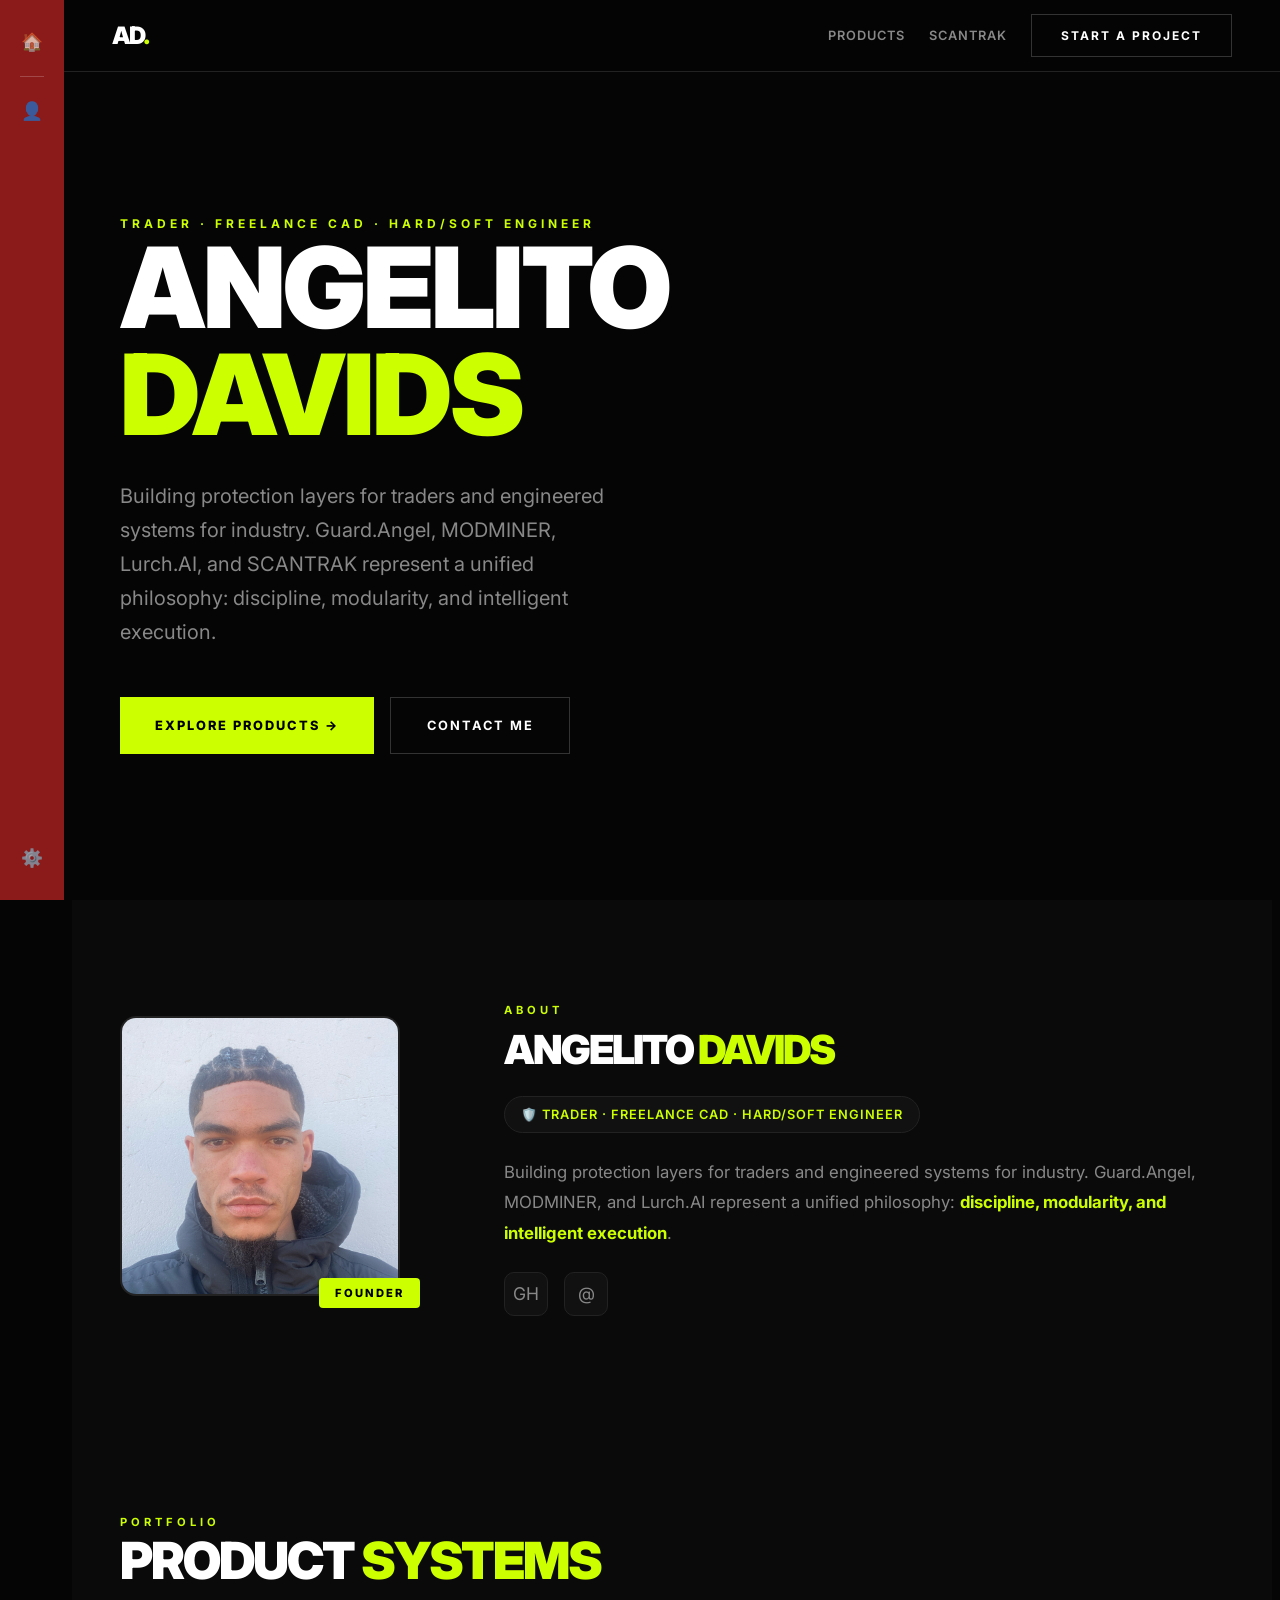
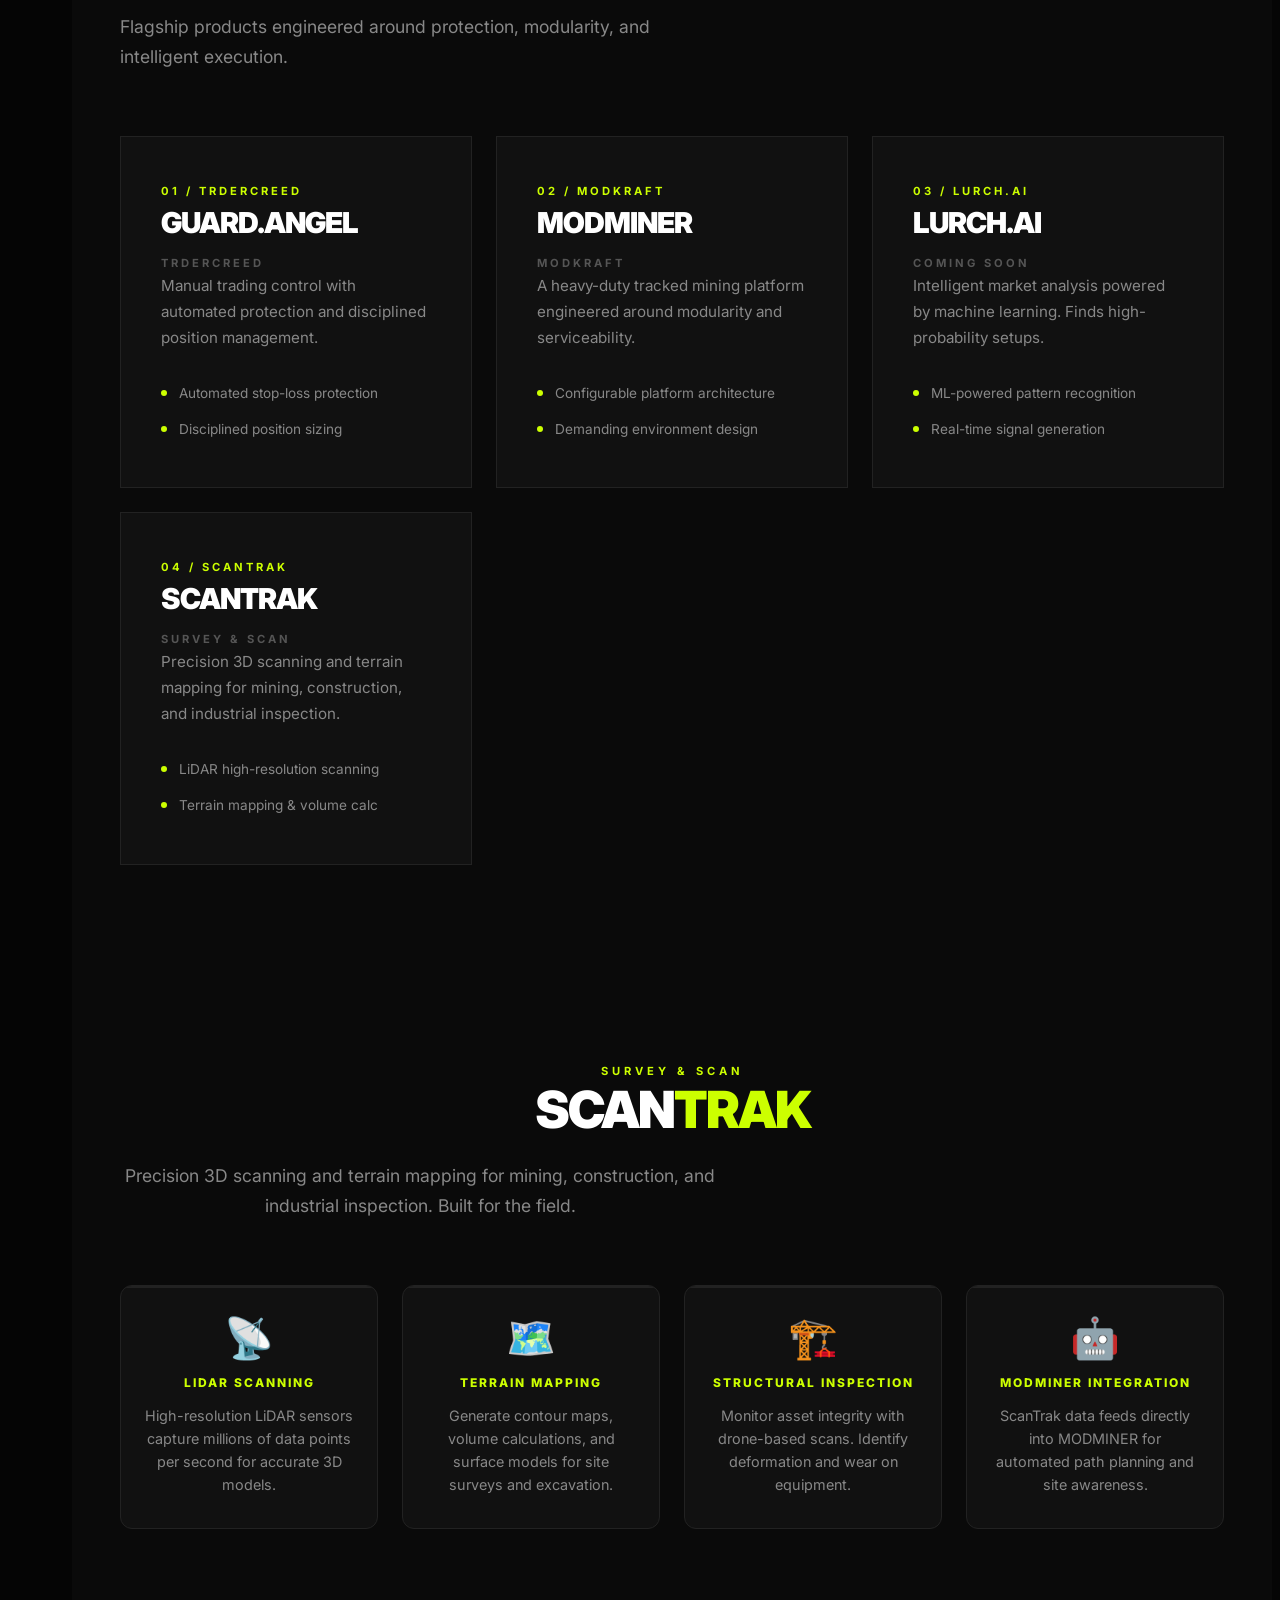
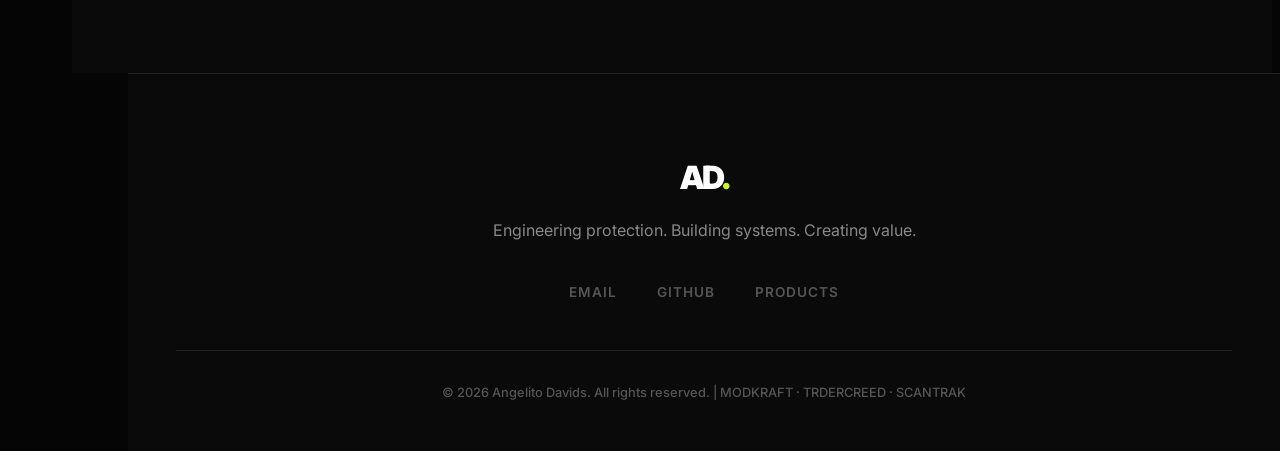
==== commit ac98d3eb: "Refactor hero showcase styles and enhance flag background Removed unused hero showcase styles and im" ====
--- a/index.html
+++ b/index.html
@@ -125,97 +125,6 @@
         }
         .btn-dark:hover { border-color: var(--lime); color: var(--lime); }
 
-        /* HERO SHOWCASE CARDS */
-        .hero-showcase {
-            display: grid;
-            grid-template-columns: 340px 1fr;
-            gap: 2rem;
-            margin-top: 2rem;
-            align-items: start;
-        }
-        .hero-photo-card {
-            background: var(--surface);
-            border: 1px solid var(--border);
-            border-radius: 20px;
-            padding: 2rem;
-            position: relative;
-            overflow: hidden;
-            transition: all 0.4s;
-        }
-        .hero-photo-card::before {
-            content: '';
-            position: absolute;
-            top: 0; left: 0; right: 0;
-            height: 2px;
-            background: var(--lime);
-            box-shadow: 0 0 20px rgba(204,255,0,0.3);
-        }
-        .hero-photo-wrap {
-            position: relative;
-            margin-bottom: 1.5rem;
-        }
-        .hero-photo {
-            width: 100%;
-            aspect-ratio: 1;
-            object-fit: cover;
-            border-radius: 14px;
-            display: block;
-            border: 2px solid var(--border);
-        }
-        .hero-photo-badge {
-            position: absolute;
-            bottom: -10px;
-            right: 1rem;
-            background: var(--lime);
-            color: #000;
-            padding: 0.4rem 1rem;
-            font-size: 0.7rem;
-            font-weight: 800;
-            letter-spacing: 2px;
-            text-transform: uppercase;
-            border-radius: 4px;
-        }
-        .hero-photo-info h2 { font-size: 1.6rem; font-weight: 900; letter-spacing: -1px; color: #fff; margin-bottom: 0.5rem; }
-        .hero-photo-info h2 span { color: var(--lime); }
-        .hero-photo-role { font-size: 0.75rem; font-weight: 700; letter-spacing: 2px; text-transform: uppercase; color: var(--lime); margin-bottom: 1rem; }
-        .hero-photo-bio { color: var(--text-dim); font-size: 0.9rem; line-height: 1.7; }
-
-        .hero-exhibition {
-            display: grid;
-            grid-template-columns: 1fr 1fr;
-            gap: 1.25rem;
-        }
-        .exhibit-card {
-            background: var(--surface);
-            border: 1px solid var(--border);
-            border-radius: 16px;
-            padding: 2rem;
-            position: relative;
-            overflow: hidden;
-            cursor: pointer;
-            transition: all 0.4s cubic-bezier(0.4, 0, 0.2, 1);
-            display: flex;
-            flex-direction: column;
-        }
-        .exhibit-card::before {
-            content: '';
-            position: absolute;
-            top: 0; left: 0; right: 0;
-            height: 2px;
-            background: var(--border);
-            transition: all 0.4s;
-        }
-        .exhibit-card:hover::before { background: var(--lime); box-shadow: 0 0 20px rgba(204,255,0,0.3); }
-        .exhibit-card:hover { border-color: var(--border-light); transform: translateY(-6px); box-shadow: 0 30px 60px rgba(0,0,0,0.5); }
-        .exhibit-number { font-family: 'JetBrains Mono', monospace; font-size: 0.7rem; color: var(--text-muted); letter-spacing: 2px; margin-bottom: 1rem; }
-        .exhibit-card h3 { font-size: 1.6rem; font-weight: 900; letter-spacing: -1px; color: #fff; margin-bottom: 0.25rem; }
-        .exhibit-brand { font-size: 0.7rem; font-weight: 700; letter-spacing: 3px; text-transform: uppercase; color: var(--lime); margin-bottom: 1rem; }
-        .exhibit-desc { color: var(--text-dim); font-size: 0.9rem; line-height: 1.7; margin-bottom: 1.5rem; flex-grow: 1; }
-        .exhibit-tags { display: flex; flex-wrap: wrap; gap: 0.5rem; margin-bottom: 1.5rem; }
-        .exhibit-tags span { font-size: 0.65rem; font-weight: 700; letter-spacing: 1px; text-transform: uppercase; color: var(--text-muted); background: var(--bg); border: 1px solid var(--border); padding: 0.35rem 0.7rem; border-radius: 4px; }
-        .exhibit-cta { font-size: 0.75rem; font-weight: 800; letter-spacing: 2px; color: var(--lime); text-transform: uppercase; opacity: 0; transform: translateY(10px); transition: all 0.3s; }
-        .exhibit-card:hover .exhibit-cta { opacity: 1; transform: translateY(0); }
-
         .profile-section {
             background: var(--bg-elevated);
             padding: 6rem 3rem;
@@ -223,21 +132,24 @@
             overflow: hidden;
         }
 
+        /* IMPROVED FLAG BACKGROUND (Crisper colors, better blend) */
         .profile-section::before {
             content: '';
             position: absolute;
             top: 0; left: 0; right: 0; bottom: 0;
             background: url('sa-flag-bg_.png') center/cover no-repeat;
-            opacity: 0.6;
-            pointer-events: none;
+            /* Removed opacity, making flag crisp */
             z-index: 0;
         }
 
+        /* Darkens just the edges so text stays readable */
         .profile-section::after {
             content: '';
             position: absolute;
             top: 0; left: 0; right: 0; bottom: 0;
-            background: linear-gradient(180deg, var(--bg-elevated) 0%, transparent 25%, transparent 75%, var(--bg-elevated) 100%);
+            background: 
+                linear-gradient(to right, var(--bg-elevated) 0%, transparent 15%, transparent 85%, var(--bg-elevated) 100%),
+                linear-gradient(to bottom, var(--bg-elevated) 0%, transparent 15%, transparent 85%, var(--bg-elevated) 100%);
             pointer-events: none;
             z-index: 0;
         }
@@ -308,13 +220,7 @@
         .product-features li { padding: 0.5rem 0; color: var(--text-dim); font-size: 0.85rem; display: flex; align-items: center; gap: 0.75rem; }
         .product-features li::before { content: ''; width: 6px; height: 6px; background: var(--lime); border-radius: 50%; }
 
-        /* SCANTRAK SECTION WITH GLOW */
-        .scantrak-section { 
-            background: var(--bg-elevated); 
-            padding: 6rem 3rem;
-            position: relative;
-            border-top: 1px solid var(--border);
-        }
+        .scantrak-section { background: var(--bg-elevated); padding: 6rem 3rem; }
         .scantrak-header { text-align: center; margin-bottom: 4rem; }
         .scantrak-grid { display: grid; grid-template-columns: repeat(4, 1fr); gap: 1.5rem; margin-bottom: 3rem; }
         .scantrak-card {
@@ -340,9 +246,9 @@
         .footer-links a:hover { color: var(--lime); }
         .footer-bottom { border-top: 1px solid var(--border); padding-top: 2rem; color: var(--text-muted); font-size: 0.8rem; font-weight: 500; }
 
-        @media (max-width: 1024px) { .hero-showcase { grid-template-columns: 1fr; } .hero-exhibition { grid-template-columns: 1fr 1fr; } .profile-inner { grid-template-columns: 1fr; text-align: center; } .profile-image-wrap { display: flex; justify-content: center; } .profile-socials { justify-content: center; } }
+        @media (max-width: 1024px) { .profile-inner { grid-template-columns: 1fr; text-align: center; } .profile-image-wrap { display: flex; justify-content: center; } .profile-socials { justify-content: center; } }
         @media (max-width: 900px) { .sidebar { display: none; } .main { margin-left: 0; } .navbar { left: 0; } .scantrak-grid { grid-template-columns: 1fr 1fr; } footer { margin-left: 0; } }
-        @media (max-width: 600px) { .hero-exhibition { grid-template-columns: 1fr; } .navbar { padding: 0 1.5rem; } section, .hero { padding: 4rem 1.5rem; } .hero { padding-top: 5rem; } .hero-buttons { flex-direction: column; } .btn-lime, .btn-dark { width: 100%; justify-content: center; } .scantrak-grid { grid-template-columns: 1fr; } }
+        @media (max-width: 600px) { .navbar { padding: 0 1.5rem; } section, .hero { padding: 4rem 1.5rem; } .hero { padding-top: 5rem; } .hero-buttons { flex-direction: column; } .btn-lime, .btn-dark { width: 100%; justify-content: center; } .scantrak-grid { grid-template-columns: 1fr; } }
     </style>
 </head>
 <body>
@@ -370,46 +276,14 @@
         <section class="hero">
             <div class="hero-content">
                 <span class="hero-label">TRADER · FREELANCE CAD · HARD/SOFT ENGINEER</span>
-                
-                <div class="hero-showcase">
-                    <div class="hero-photo-card">
-                        <div class="hero-photo-wrap">
-                            <img src="profile.png" alt="Angelito Davids" class="hero-photo">
-                            <div class="hero-photo-badge">FOUNDER</div>
-                        </div>
-                        <div class="hero-photo-info">
-                            <h2>ANGELITO <span>DAVIDS</span></h2>
-                            <p class="hero-photo-role">TRADER · ENGINEER · BUILDER</p>
-                            <p class="hero-photo-bio">I build the tools I use every day. Guard.Angel protects my trades. MODKRAFT builds the future. Lurch.AI sees what others miss.</p>
-                        </div>
-                    </div>
-
-                    <div class="hero-exhibition">
-                        <div class="exhibit-card">
-                            <span class="exhibit-number">01</span>
-                            <h3>GUARD.ANGEL</h3>
-                            <p class="exhibit-brand">TRDE.CREED</p>
-                            <p class="exhibit-desc">The protection layer I built for my own trading. Automated risk management, disciplined position sizing, and real-time monitoring.</p>
-                            <div class="exhibit-tags">
-                                <span>MT5 EA</span>
-                                <span>300 PIP SL</span>
-                                <span>2% RISK</span>
-                            </div>
-                            <div class="exhibit-cta">EXPLORE →</div>
-                        </div>
-
-                        <div class="exhibit-card">
-                            <span class="exhibit-number">02</span>
-                            <h3>MODMINER</h3>
-                            <p class="exhibit-brand">MODKRAFT</p>
-                            <p class="exhibit-desc">Heavy-duty tracked mining platform engineered around modularity, material handling, and field serviceability.</p>
-                            <div class="exhibit-tags">
-                                <span>MODULAR</span>
-                                <span>HEAVY DUTY</span>
-                            </div>
-                            <div class="exhibit-cta">MEET MODKRAFT →</div>
-                        </div>
-                    </div>
+                <h1 class="hero-title">
+                    <span class="white">ANGELITO</span>
+                    <span class="lime">DAVIDS</span>
+                </h1>
+                <p class="hero-subtitle">Building protection layers for traders and engineered systems for industry. Guard.Angel, MODMINER, Lurch.AI, and SCANTRAK represent a unified philosophy: discipline, modularity, and intelligent execution.</p>
+                <div class="hero-buttons">
+                    <a href="#products" class="btn-lime">Explore Products →</a>
+                    <a href="#contact" class="btn-dark">Contact Me</a>
                 </div>
             </div>
         </section>
@@ -435,7 +309,7 @@
 
         <section id="products" class="products">
             <div class="fade-up">
-                <span class="section-label">PORTFOLIO / 01–04</span>
+                <span class="section-label">PORTFOLIO</span>
                 <h2 class="section-title">PRODUCT <span class="lime">SYSTEMS</span></h2>
                 <p class="section-desc">Flagship products engineered around protection, modularity, and intelligent execution.</p>
             </div>
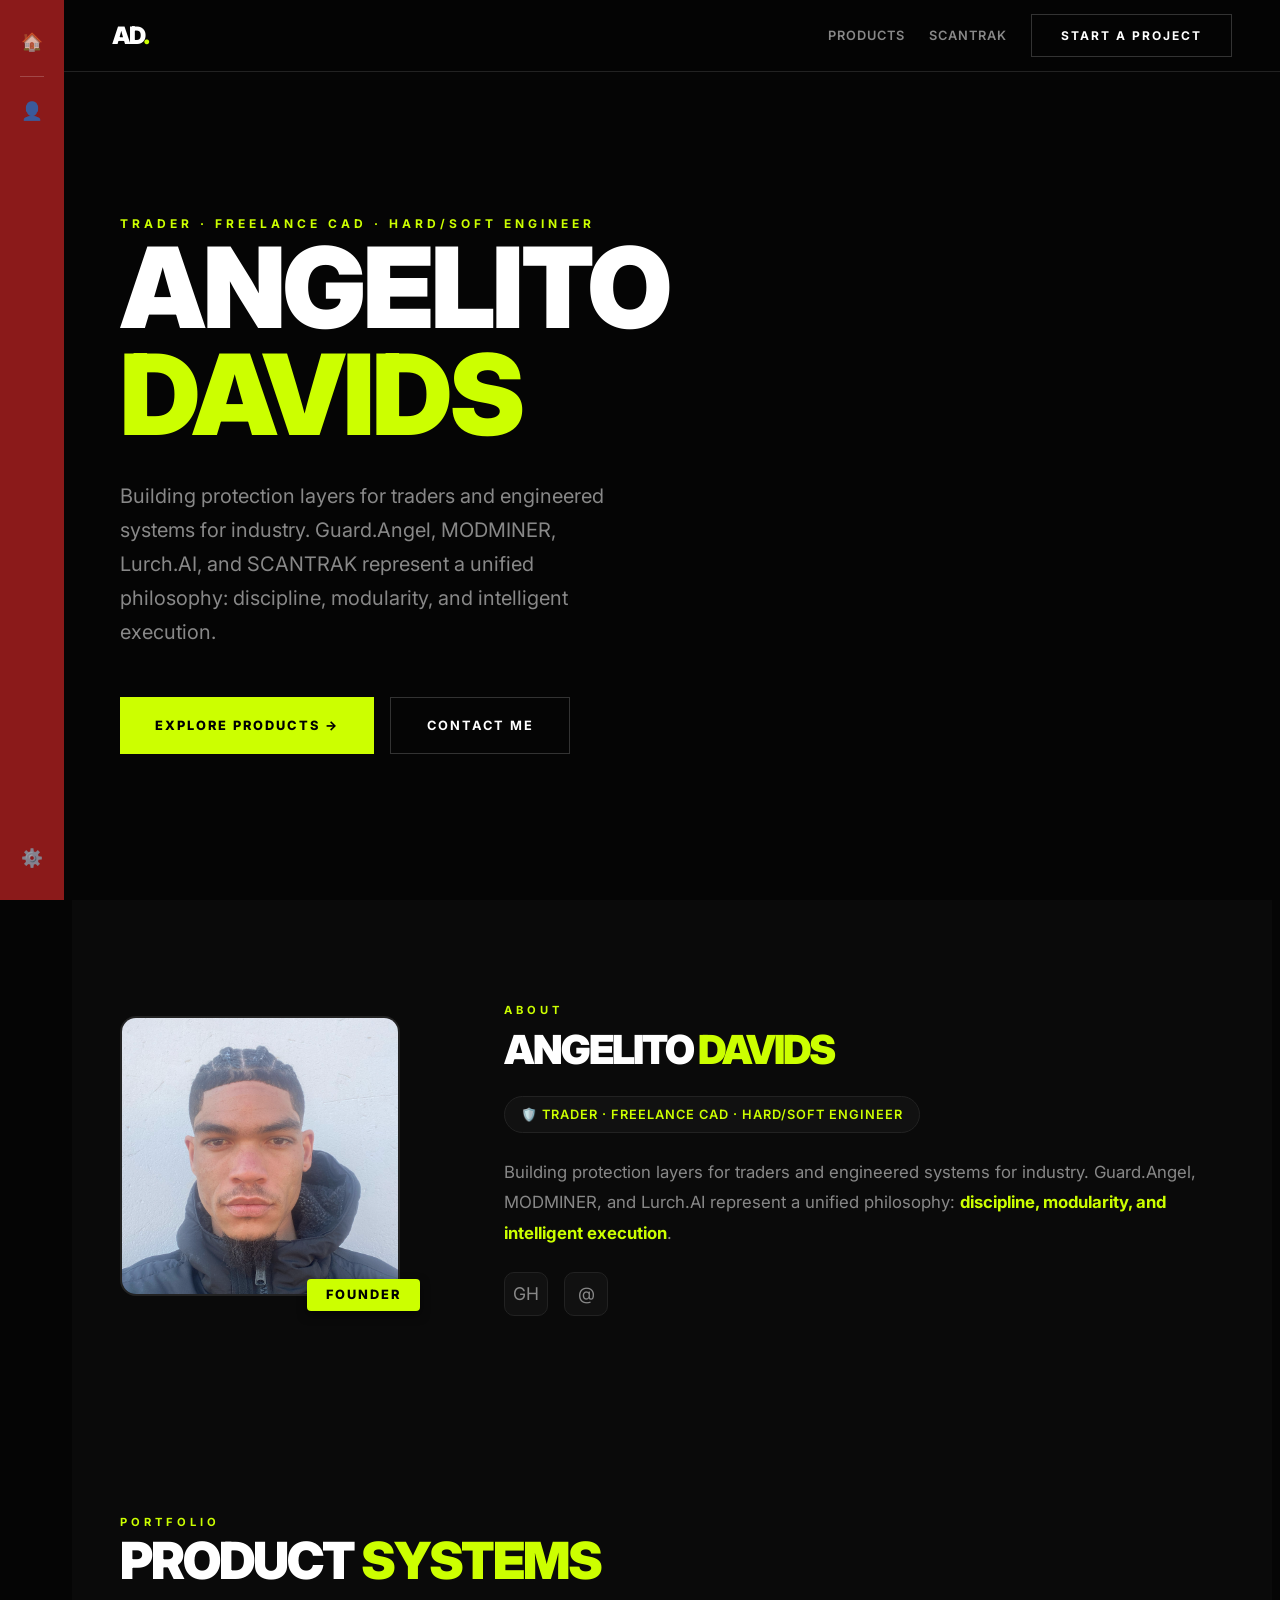
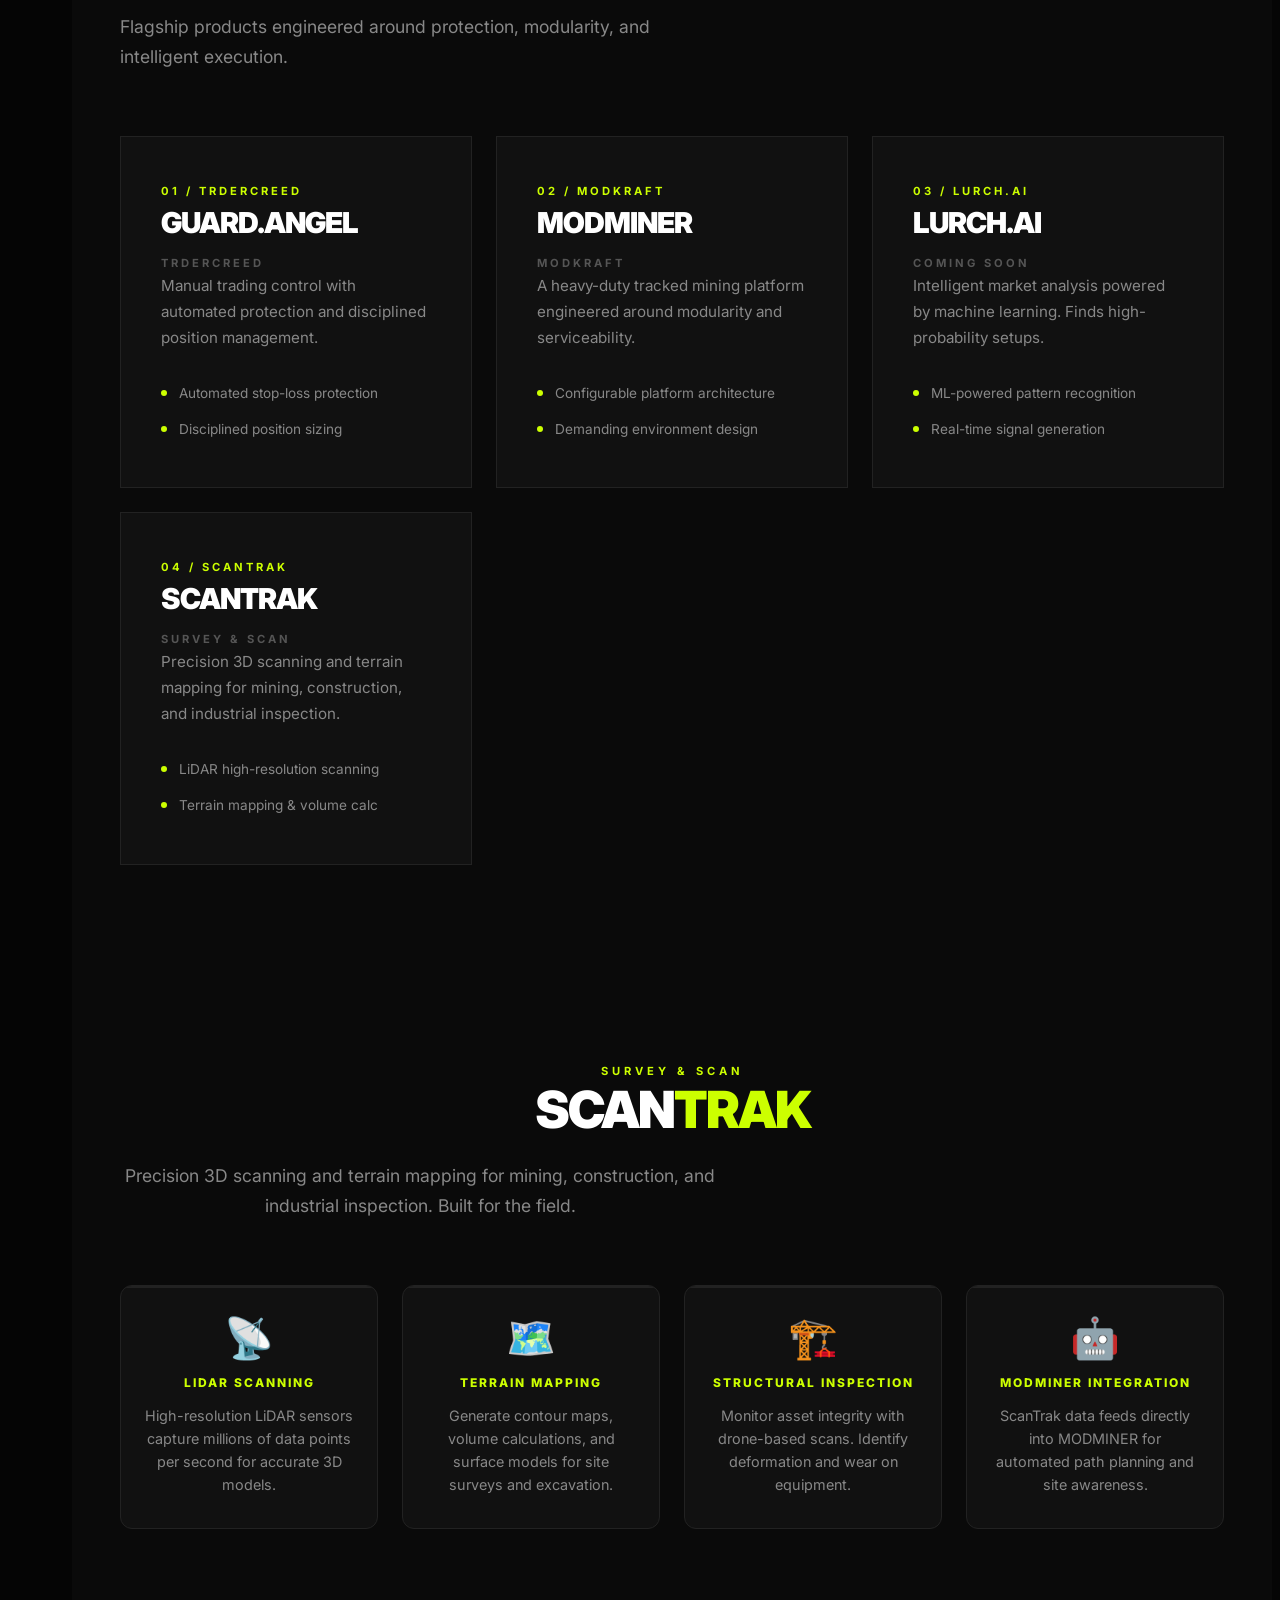
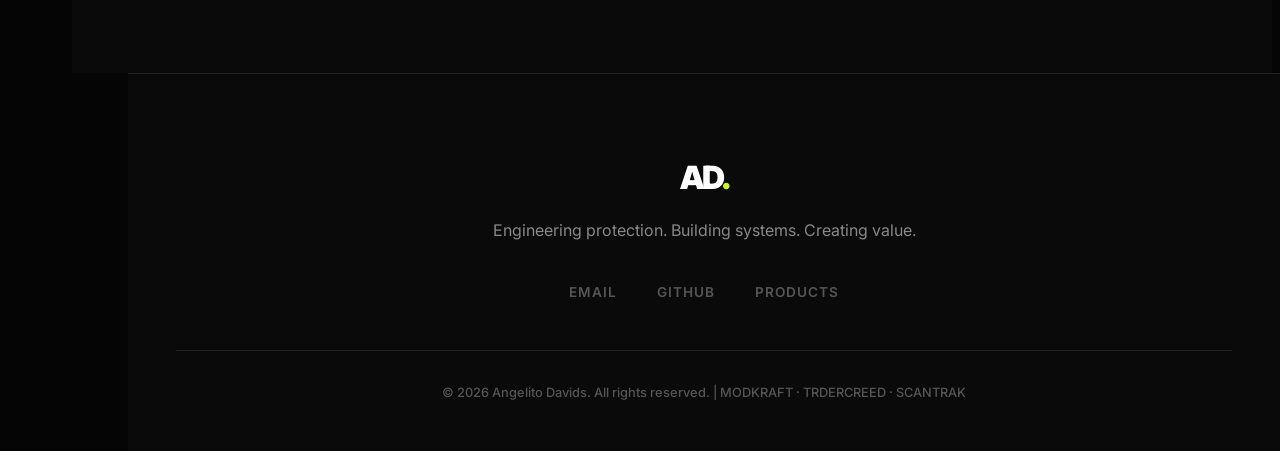
==== commit 17531179: "Refine styles for profile section and image badge Updated flag background and adjusted profile image" ====
--- a/index.html
+++ b/index.html
@@ -132,24 +132,13 @@
             overflow: hidden;
         }
 
-        /* IMPROVED FLAG BACKGROUND (Crisper colors, better blend) */
+        /* EXACT FLAG BACKGROUND FROM YOUR SCREENSHOT */
         .profile-section::before {
             content: '';
             position: absolute;
             top: 0; left: 0; right: 0; bottom: 0;
             background: url('sa-flag-bg_.png') center/cover no-repeat;
-            /* Removed opacity, making flag crisp */
-            z-index: 0;
-        }
-
-        /* Darkens just the edges so text stays readable */
-        .profile-section::after {
-            content: '';
-            position: absolute;
-            top: 0; left: 0; right: 0; bottom: 0;
-            background: 
-                linear-gradient(to right, var(--bg-elevated) 0%, transparent 15%, transparent 85%, var(--bg-elevated) 100%),
-                linear-gradient(to bottom, var(--bg-elevated) 0%, transparent 15%, transparent 85%, var(--bg-elevated) 100%);
+            opacity: 0.35; /* Darken it just enough for text readability */
             pointer-events: none;
             z-index: 0;
         }
@@ -163,20 +152,22 @@
 
         .profile-image-wrap {
             position: relative;
+            display: inline-block;
         }
         .profile-image {
             width: 280px; height: 280px;
-            border-radius: 16px;
+            border-radius: 16px; /* Square with rounded corners */
             object-fit: cover;
             border: 2px solid var(--border);
             display: block;
         }
         .profile-image-badge {
             position: absolute; 
-            bottom: -12px; right: 20px;
+            bottom: -15px; right: 20px;
             background: var(--lime); color: #000;
-            padding: 0.4rem 1rem; font-size: 0.7rem; font-weight: 800;
+            padding: 0.4rem 1.2rem; font-size: 0.8rem; font-weight: 800;
             letter-spacing: 2px; text-transform: uppercase; border-radius: 4px;
+            box-shadow: 0 4px 10px rgba(0,0,0,0.5);
         }
 
         .profile-text h2 { font-size: 2.5rem; font-weight: 900; letter-spacing: -2px; margin-bottom: 1rem; }
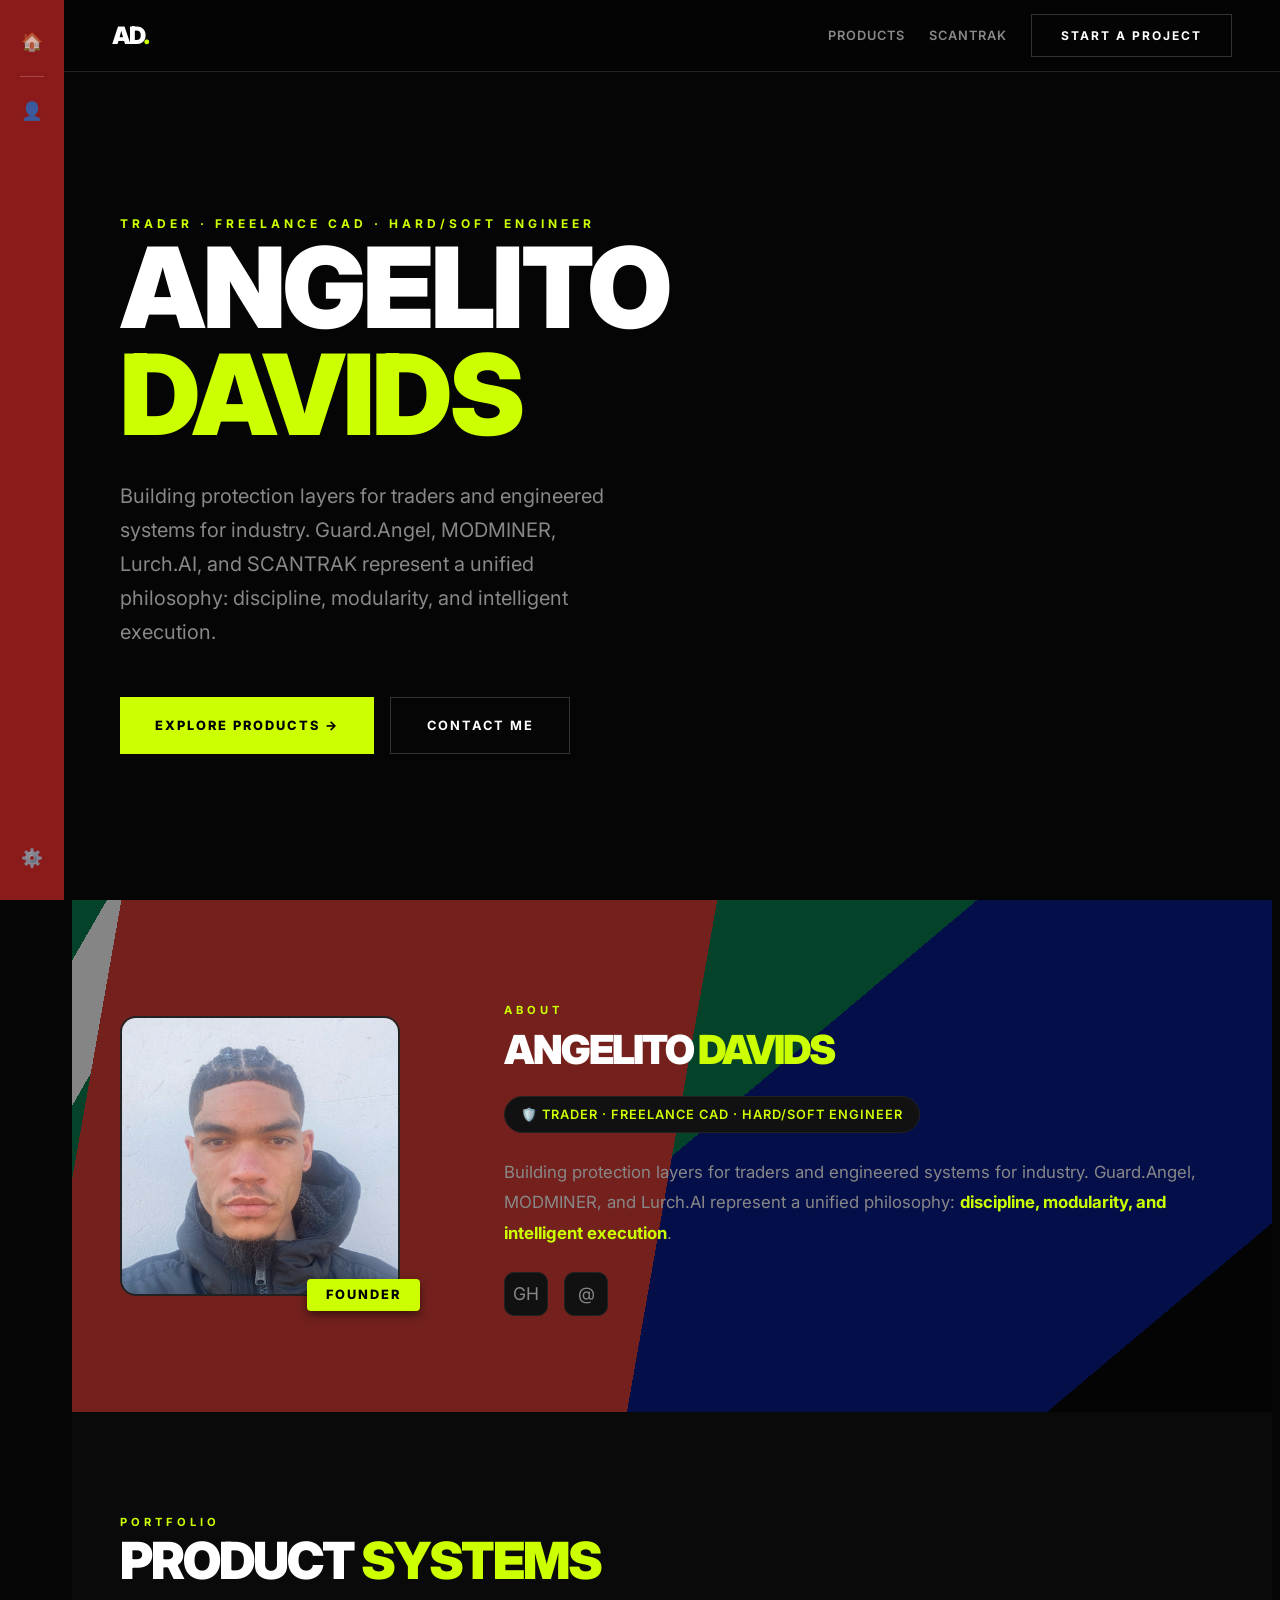
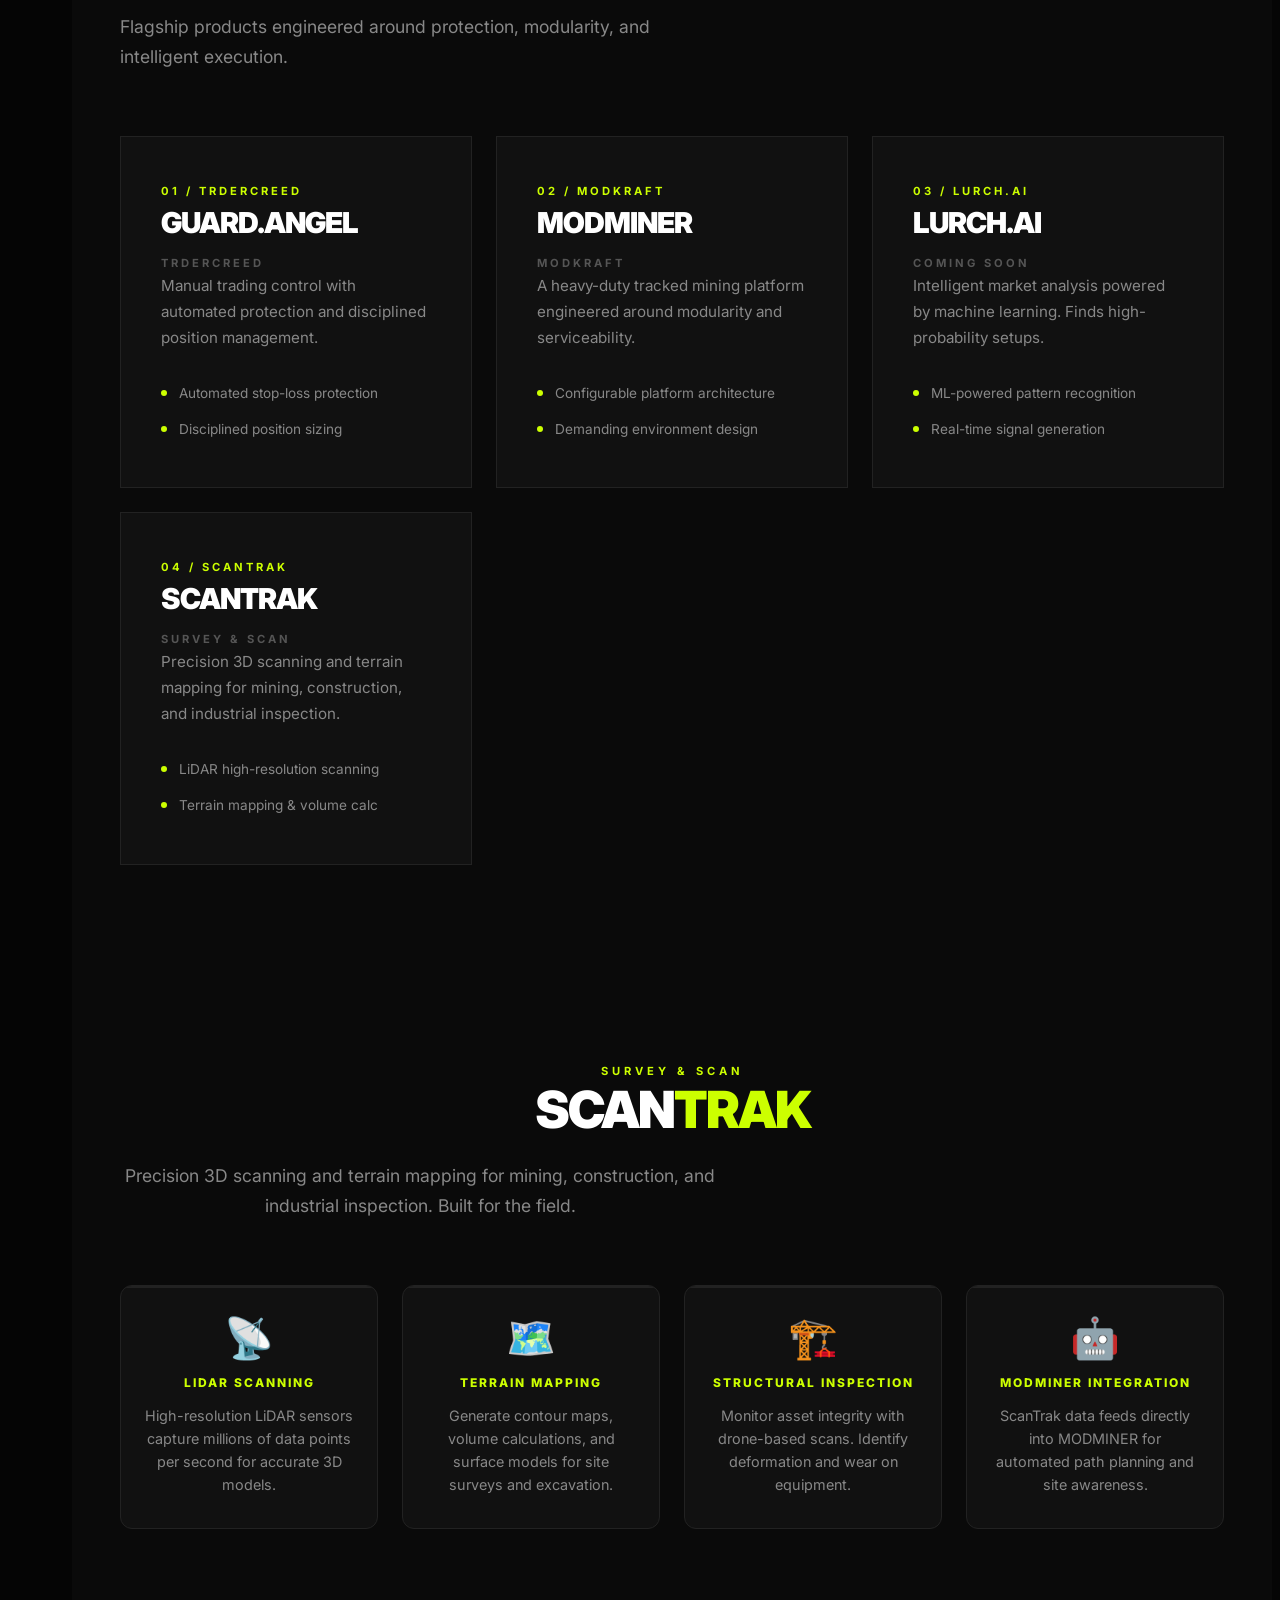
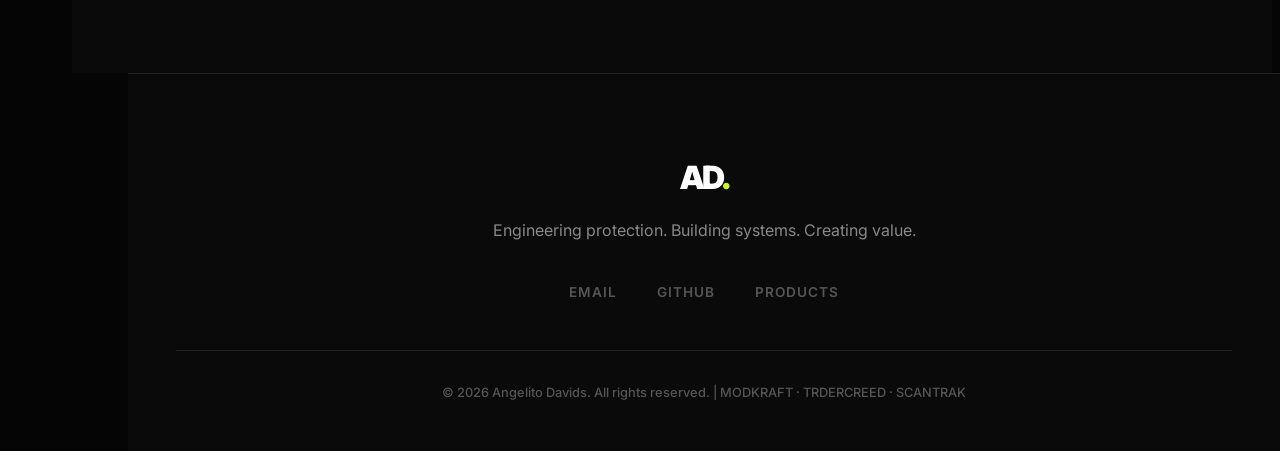
==== commit fade800e: "Refactor profile section background to use CSS gradients Updated the CSS for the profile section to " ====
--- a/index.html
+++ b/index.html
@@ -132,15 +132,26 @@
             overflow: hidden;
         }
 
-        /* EXACT FLAG BACKGROUND FROM YOUR SCREENSHOT */
+        /* ABSOLUTE FINAL: CSS DRAWN SA FLAG - 0 IMAGES REQUIRED */
         .profile-section::before {
             content: '';
             position: absolute;
-            top: 0; left: 0; right: 0; bottom: 0;
-            background: url('sa-flag-bg_.png') center/cover no-repeat;
-            opacity: 0.35; /* Darken it just enough for text readability */
+            top: -50%;
+            left: -50%;
+            width: 200%;
+            height: 200%;
+            background: 
+                linear-gradient(115deg, transparent 35%, #de3831 35%, #de3831 50%, transparent 50%),
+                linear-gradient(155deg, transparent 50%, #001489 50%, #001489 65%, transparent 65%),
+                linear-gradient(135deg, transparent 30%, #000 30%, #000 32%, transparent 32%),
+                linear-gradient(135deg, transparent 33%, #fff 33%, #fff 35%, transparent 35%),
+                linear-gradient(135deg, transparent 36%, #ffb612 36%, #ffb612 38%, transparent 38%),
+                linear-gradient(180deg, #007a4b 50%, #000 50%);
+            background-size: 100% 100%;
+            transform: rotate(-15deg) scale(1.5);
             pointer-events: none;
             z-index: 0;
+            opacity: 0.5;
         }
 
         .profile-inner {
@@ -156,7 +167,7 @@
         }
         .profile-image {
             width: 280px; height: 280px;
-            border-radius: 16px; /* Square with rounded corners */
+            border-radius: 16px;
             object-fit: cover;
             border: 2px solid var(--border);
             display: block;
